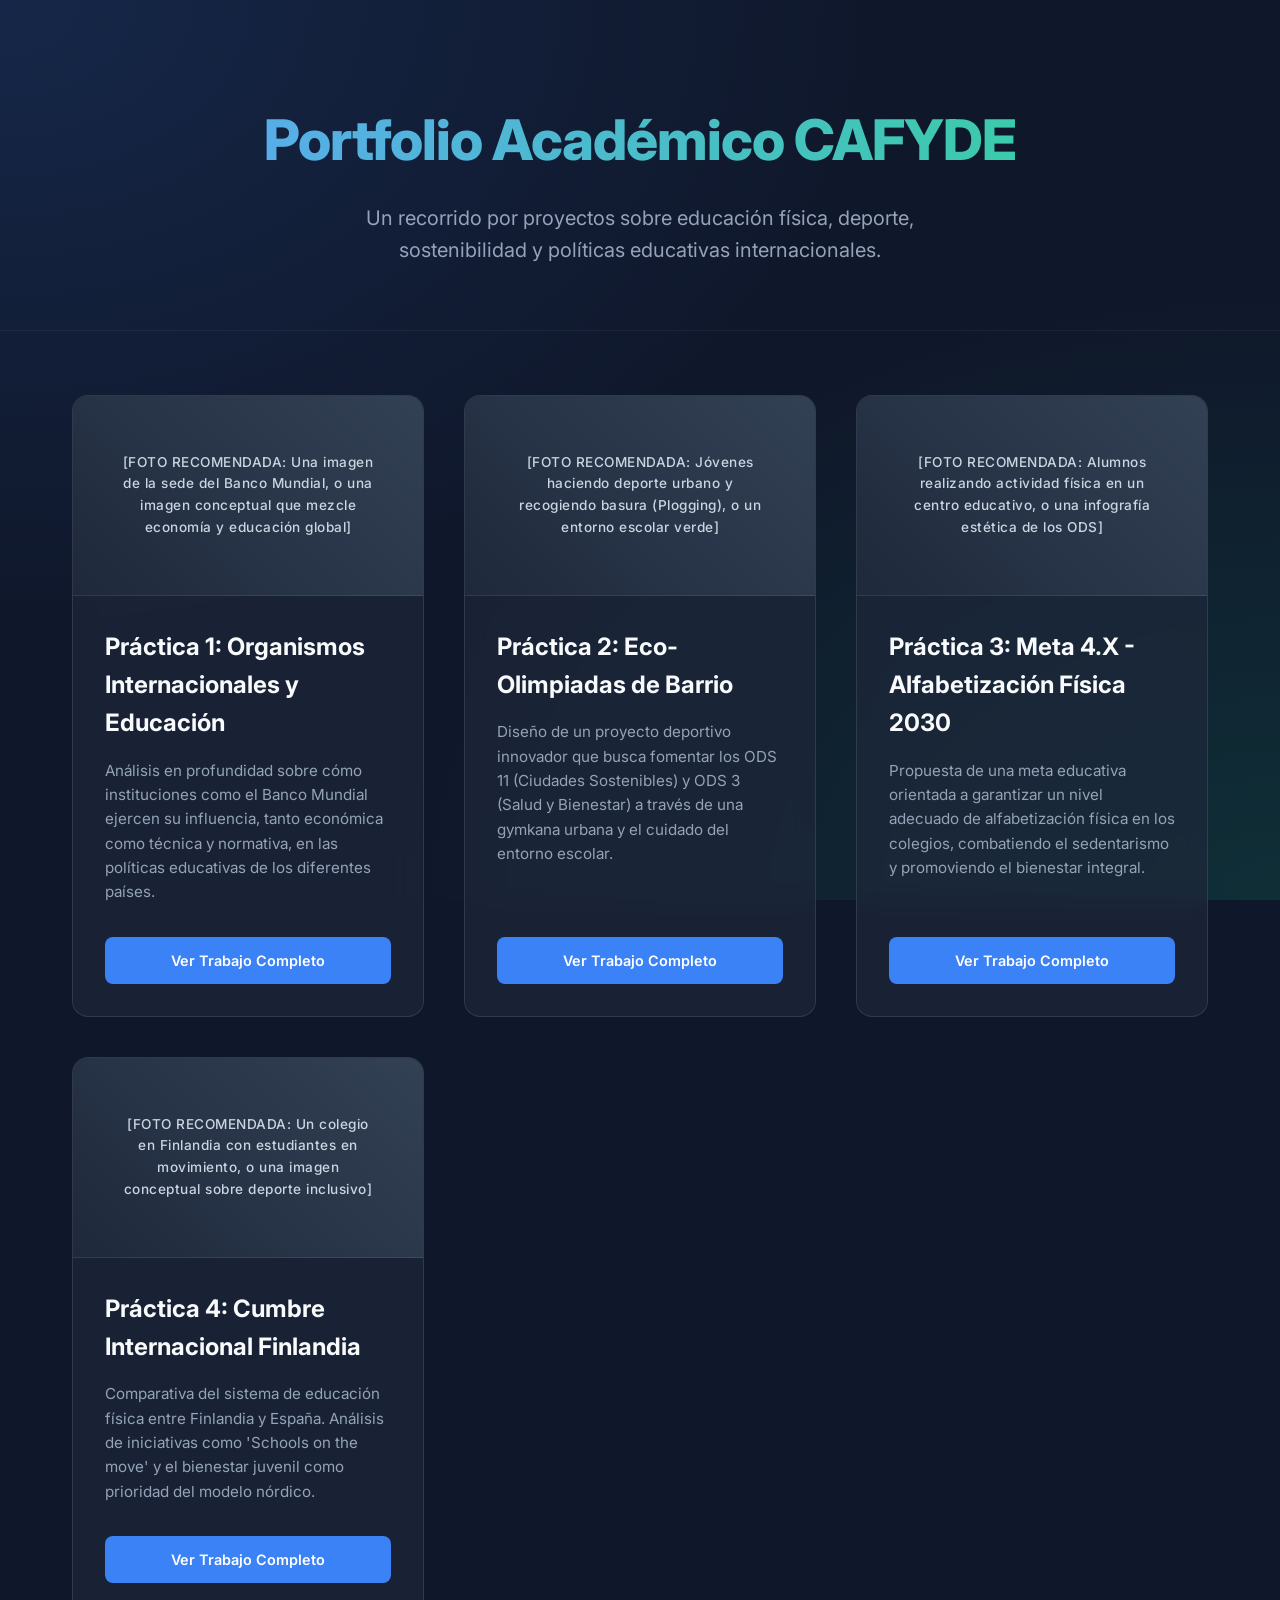
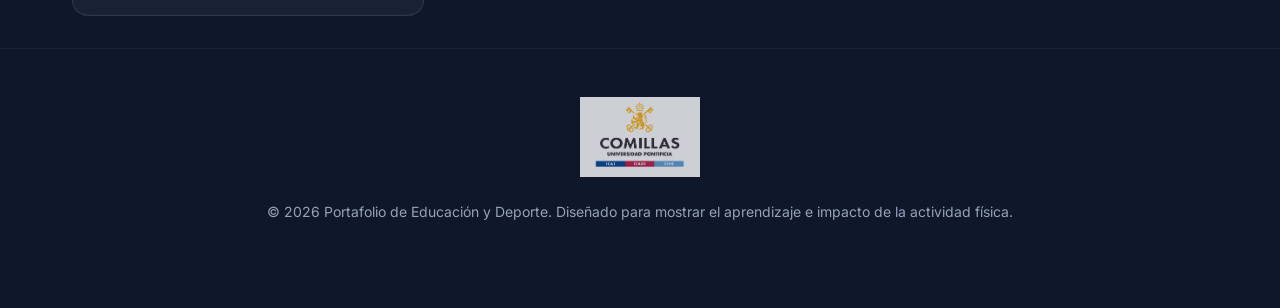
==== index.html @ a6c4df4f "logo en el footer y footer comun para todas las pagina" ====
<!DOCTYPE html>
<html lang="es">
<head>
    <meta charset="UTF-8">
    <meta name="viewport" content="width=device-width, initial-scale=1.0">
    <title>Portfolio CAFYDE - Sofía</title>
    <link rel="stylesheet" href="style.css">
    <link href="https://fonts.googleapis.com/css2?family=Inter:wght@300;400;600;800&display=swap" rel="stylesheet">
</head>
<body>
    <header class="hero">
        <div class="hero-content">
            <h1>Portfolio Académico CAFYDE</h1>
            <p>Un recorrido por proyectos sobre educación física, deporte, sostenibilidad y políticas educativas internacionales.</p>
        </div>
    </header>

    <main class="container">
        <section class="portfolio-grid">
            
            <!-- PRÁCTICA 1 -->
            <article class="card">
                <div class="card-image-placeholder">
                    <span>[FOTO RECOMENDADA: Una imagen de la sede del Banco Mundial, o una imagen conceptual que mezcle economía y educación global]</span>
                </div>
                <div class="card-content">
                    <h2>Práctica 1: Organismos Internacionales y Educación</h2>
                    <p class="summary">Análisis en profundidad sobre cómo instituciones como el Banco Mundial ejercen su influencia, tanto económica como técnica y normativa, en las políticas educativas de los diferentes países.</p>
                    <a href="practica1.html" class="btn">Ver Trabajo Completo</a>
                </div>
            </article>

            <!-- PRÁCTICA 2 -->
            <article class="card">
                <div class="card-image-placeholder">
                    <span>[FOTO RECOMENDADA: Jóvenes haciendo deporte urbano y recogiendo basura (Plogging), o un entorno escolar verde]</span>
                </div>
                <div class="card-content">
                    <h2>Práctica 2: Eco-Olimpiadas de Barrio</h2>
                    <p class="summary">Diseño de un proyecto deportivo innovador que busca fomentar los ODS 11 (Ciudades Sostenibles) y ODS 3 (Salud y Bienestar) a través de una gymkana urbana y el cuidado del entorno escolar.</p>
                    <a href="practica2.html" class="btn">Ver Trabajo Completo</a>
                </div>
            </article>

            <!-- PRÁCTICA 3 -->
            <article class="card">
                <div class="card-image-placeholder">
                    <span>[FOTO RECOMENDADA: Alumnos realizando actividad física en un centro educativo, o una infografía estética de los ODS]</span>
                </div>
                <div class="card-content">
                    <h2>Práctica 3: Meta 4.X - Alfabetización Física 2030</h2>
                    <p class="summary">Propuesta de una meta educativa orientada a garantizar un nivel adecuado de alfabetización física en los colegios, combatiendo el sedentarismo y promoviendo el bienestar integral.</p>
                    <a href="practica3.html" class="btn">Ver Trabajo Completo</a>
                </div>
            </article>

            <!-- PRÁCTICA 4 -->
            <article class="card">
                <div class="card-image-placeholder">
                    <span>[FOTO RECOMENDADA: Un colegio en Finlandia con estudiantes en movimiento, o una imagen conceptual sobre deporte inclusivo]</span>
                </div>
                <div class="card-content">
                    <h2>Práctica 4: Cumbre Internacional Finlandia</h2>
                    <p class="summary">Comparativa del sistema de educación física entre Finlandia y España. Análisis de iniciativas como 'Schools on the move' y el bienestar juvenil como prioridad del modelo nórdico.</p>
                    <a href="practica4.html" class="btn">Ver Trabajo Completo</a>
                </div>
            </article>

        </section>
    </main>

    <iframe src="layout/footer.html" style="width: 100%; height: 260px; border: none; display: block; overflow: hidden;" scrolling="no"></iframe>
</body>
</html>
---- style.css ----
:root {
    --primary-color: #3b82f6;
    --primary-hover: #2563eb;
    --bg-color: #0f172a;
    --card-bg: rgba(30, 41, 59, 0.7);
    --text-main: #f8fafc;
    --text-muted: #94a3b8;
    --accent: #10b981;
}

* {
    margin: 0;
    padding: 0;
    box-sizing: border-box;
}

body {
    font-family: 'Inter', sans-serif;
    background-color: var(--bg-color);
    color: var(--text-main);
    line-height: 1.6;
    background-image: 
        radial-gradient(at 0% 0%, rgba(59, 130, 246, 0.15) 0px, transparent 50%),
        radial-gradient(at 100% 100%, rgba(16, 185, 129, 0.15) 0px, transparent 50%);
    background-attachment: fixed;
    min-height: 100vh;
    display: flex;
    flex-direction: column;
}

.container {
    max-width: 1200px;
    margin: 0 auto;
    padding: 2rem;
    flex-grow: 1;
}

header.hero {
    text-align: center;
    padding: 6rem 2rem 4rem;
    position: relative;
    border-bottom: 1px solid rgba(255, 255, 255, 0.05);
}

.hero h1 {
    font-size: 3.5rem;
    font-weight: 800;
    margin-bottom: 1rem;
    background: linear-gradient(to right, #60a5fa, #34d399);
    -webkit-background-clip: text;
    -webkit-text-fill-color: transparent;
    letter-spacing: -1px;
}

.hero p {
    font-size: 1.25rem;
    color: var(--text-muted);
    max-width: 600px;
    margin: 0 auto;
}

.nav-bar {
    padding: 1.5rem 0;
    text-align: left;
}

.nav-bar a {
    color: var(--text-muted);
    text-decoration: none;
    font-weight: 600;
    transition: color 0.3s ease;
    display: inline-flex;
    align-items: center;
    gap: 0.5rem;
}

.nav-bar a:hover {
    color: var(--text-main);
}

.portfolio-grid {
    display: grid;
    grid-template-columns: repeat(auto-fit, minmax(320px, 1fr));
    gap: 2.5rem;
    margin-top: 2rem;
}

.card {
    background: var(--card-bg);
    border-radius: 16px;
    overflow: hidden;
    backdrop-filter: blur(10px);
    border: 1px solid rgba(255, 255, 255, 0.1);
    transition: transform 0.3s ease, box-shadow 0.3s ease;
    display: flex;
    flex-direction: column;
}

.card:hover {
    transform: translateY(-5px);
    box-shadow: 0 20px 25px -5px rgba(0, 0, 0, 0.3), 0 10px 10px -5px rgba(0, 0, 0, 0.2);
    border: 1px solid rgba(255, 255, 255, 0.2);
}

.card-image-placeholder, .page-image-placeholder {
    background: linear-gradient(45deg, #1e293b, #334155);
    display: flex;
    align-items: center;
    justify-content: center;
    padding: 3rem;
    text-align: center;
    border-bottom: 1px solid rgba(255, 255, 255, 0.05);
}

.card-image-placeholder {
    min-height: 200px;
}

.page-image-placeholder {
    min-height: 400px;
    border-radius: 16px;
    margin-bottom: 3rem;
    border: 1px dashed rgba(255,255,255,0.3);
}

.card-image-placeholder span, .page-image-placeholder span {
    font-size: 0.85rem;
    color: #cbd5e1;
    font-weight: 500;
    letter-spacing: 0.5px;
}

.card-content {
    padding: 2rem;
    flex-grow: 1;
    display: flex;
    flex-direction: column;
}

.card-content h2 {
    font-size: 1.5rem;
    margin-bottom: 1rem;
    color: var(--text-main);
}

.card-content p.summary {
    color: var(--text-muted);
    margin-bottom: 2rem;
    font-size: 0.95rem;
    flex-grow: 1;
}

.btn {
    display: inline-block;
    padding: 0.75rem 1.5rem;
    background-color: var(--primary-color);
    color: white;
    text-decoration: none;
    border-radius: 8px;
    font-weight: 600;
    font-size: 0.9rem;
    text-align: center;
    transition: background-color 0.3s ease;
}

.btn:hover {
    background-color: var(--primary-hover);
}

footer {
    text-align: center;
    padding: 3rem;
    color: var(--text-muted);
    font-size: 0.875rem;
    border-top: 1px solid rgba(255, 255, 255, 0.05);
    margin-top: auto;
}

/* Page details styling */
.page-header {
    margin-bottom: 3rem;
}

.page-header h1 {
    font-size: 2.5rem;
    margin-bottom: 1rem;
    color: #fff;
}

.page-header .subtitle {
    font-size: 1.1rem;
    color: var(--accent);
    font-weight: 600;
}

.content-section {
    background: var(--card-bg);
    padding: 2.5rem;
    border-radius: 16px;
    backdrop-filter: blur(10px);
    border: 1px solid rgba(255, 255, 255, 0.1);
    margin-bottom: 3rem;
}

.content-section h3 {
    font-size: 1.5rem;
    margin-bottom: 1.5rem;
    color: #60a5fa;
    border-bottom: 1px solid rgba(255,255,255,0.1);
    padding-bottom: 0.5rem;
}

.content-section h4 {
    font-size: 1.2rem;
    margin: 1.5rem 0 0.5rem 0;
    color: #f8fafc;
}

.content-section p, .content-section li {
    color: var(--text-muted);
    margin-bottom: 1rem;
    font-size: 1.05rem;
}

.content-section ul {
    margin-left: 1.5rem;
    margin-bottom: 1.5rem;
}

.content-section li {
    margin-bottom: 0.5rem;
}

.highlight-box {
    background: rgba(16, 185, 129, 0.1);
    border-left: 4px solid var(--accent);
    padding: 1.5rem;
    border-radius: 0 8px 8px 0;
    margin: 2rem 0;
}

.highlight-box p {
    color: #e2e8f0;
    margin-bottom: 0;
    font-weight: 500;
}
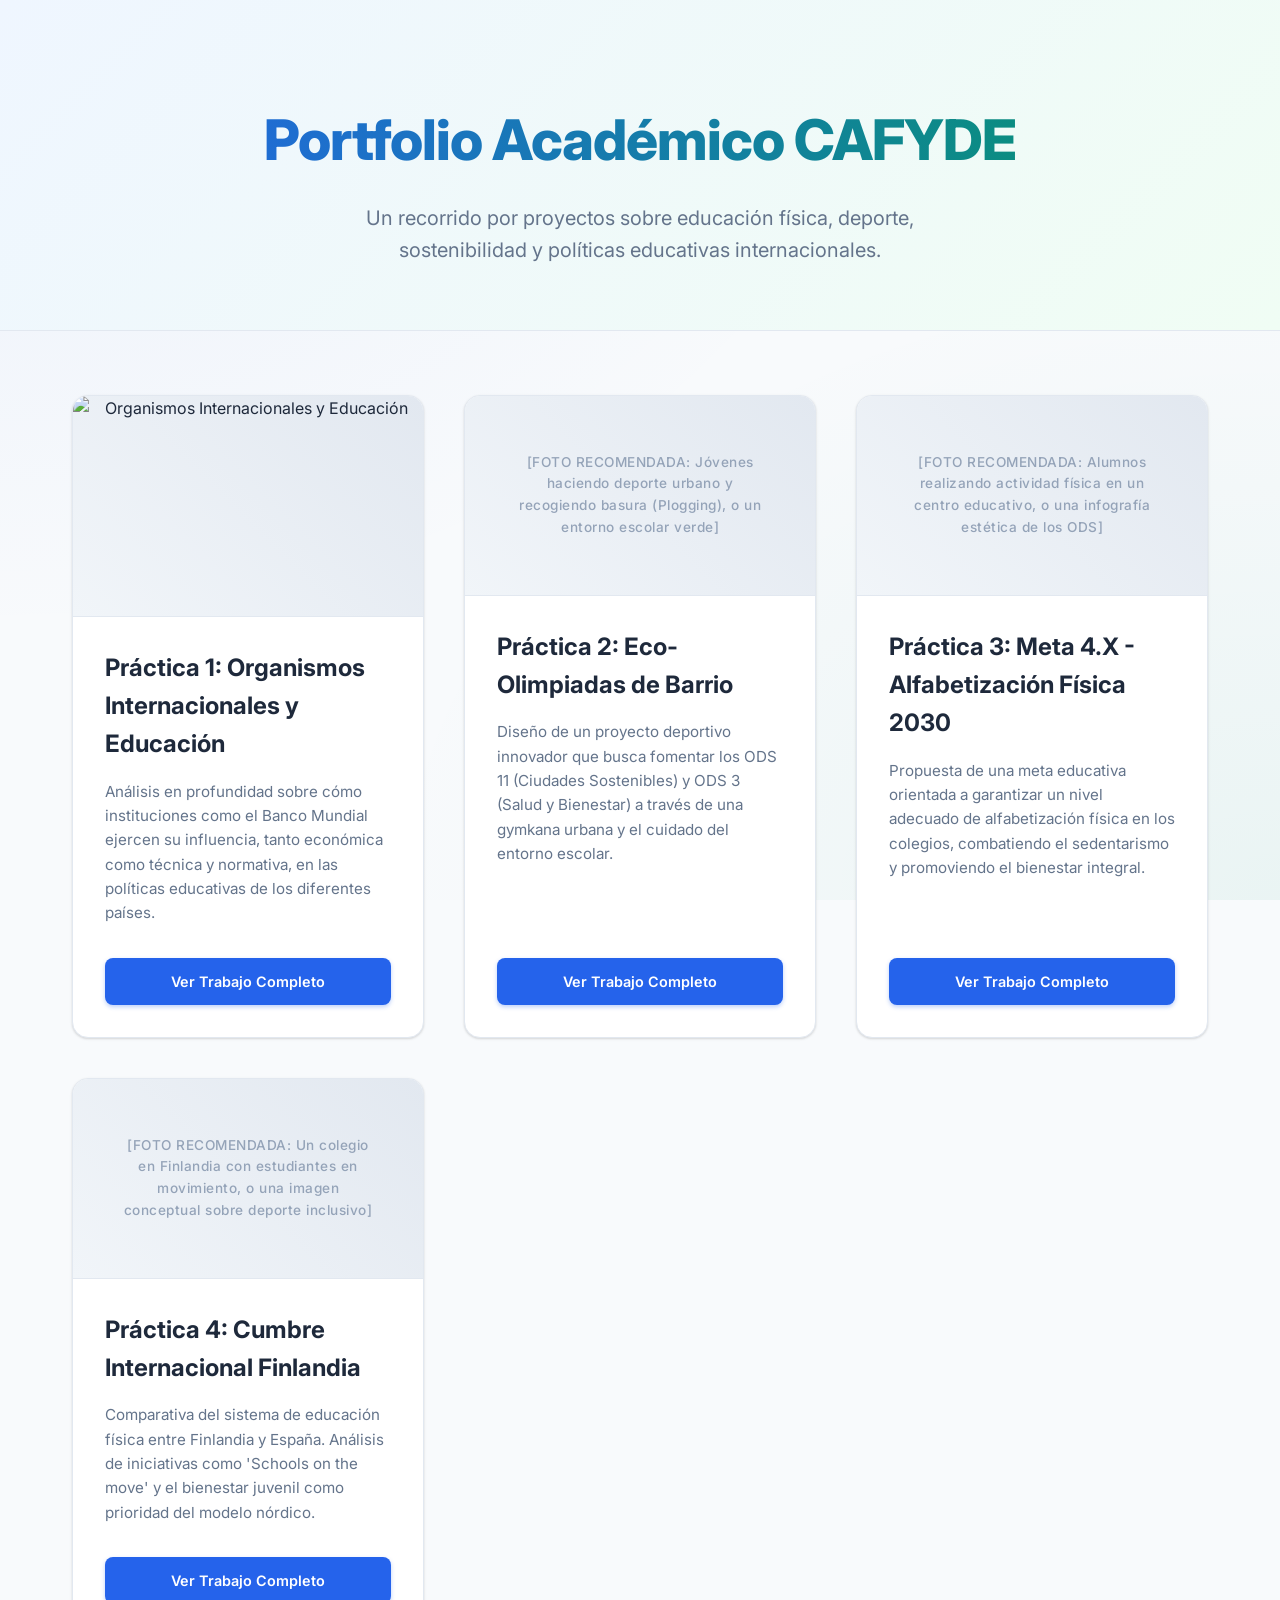
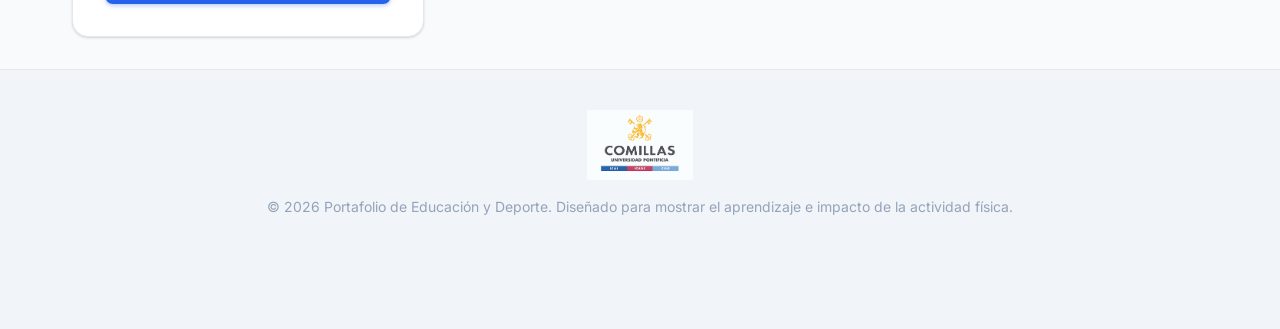
==== commit d407d0af: "imagen trabajo 1" ====
--- a/index.html
+++ b/index.html
@@ -21,7 +21,7 @@
             <!-- PRÁCTICA 1 -->
             <article class="card">
                 <div class="card-image-placeholder">
-                    <span>[FOTO RECOMENDADA: Una imagen de la sede del Banco Mundial, o una imagen conceptual que mezcle economía y educación global]</span>
+                    <img src="resources/trabajo-1-edited.PNG" alt="Organismos Internacionales y Educación" class="card-img">
                 </div>
                 <div class="card-content">
                     <h2>Práctica 1: Organismos Internacionales y Educación</h2>
--- a/style.css
+++ b/style.css
@@ -1,11 +1,14 @@
 :root {
-    --primary-color: #3b82f6;
-    --primary-hover: #2563eb;
-    --bg-color: #0f172a;
-    --card-bg: rgba(30, 41, 59, 0.7);
-    --text-main: #f8fafc;
-    --text-muted: #94a3b8;
-    --accent: #10b981;
+    --primary-color: #2563eb;
+    --primary-hover: #1d4ed8;
+    --bg-color: #f8fafc;
+    --card-bg: #ffffff;
+    --text-main: #1e293b;
+    --text-muted: #64748b;
+    --accent: #059669;
+    --border-color: #e2e8f0;
+    --shadow: 0 1px 3px rgba(0, 0, 0, 0.1), 0 1px 2px rgba(0, 0, 0, 0.06);
+    --shadow-hover: 0 20px 25px -5px rgba(0, 0, 0, 0.1), 0 10px 10px -5px rgba(0, 0, 0, 0.04);
 }
 
 * {
@@ -20,8 +23,8 @@
     color: var(--text-main);
     line-height: 1.6;
     background-image: 
-        radial-gradient(at 0% 0%, rgba(59, 130, 246, 0.15) 0px, transparent 50%),
-        radial-gradient(at 100% 100%, rgba(16, 185, 129, 0.15) 0px, transparent 50%);
+        radial-gradient(at 0% 0%, rgba(37, 99, 235, 0.06) 0px, transparent 50%),
+        radial-gradient(at 100% 100%, rgba(5, 150, 105, 0.06) 0px, transparent 50%);
     background-attachment: fixed;
     min-height: 100vh;
     display: flex;
@@ -39,14 +42,15 @@
     text-align: center;
     padding: 6rem 2rem 4rem;
     position: relative;
-    border-bottom: 1px solid rgba(255, 255, 255, 0.05);
+    border-bottom: 1px solid var(--border-color);
+    background: linear-gradient(135deg, #eff6ff 0%, #f0fdf4 100%);
 }
 
 .hero h1 {
     font-size: 3.5rem;
     font-weight: 800;
     margin-bottom: 1rem;
-    background: linear-gradient(to right, #60a5fa, #34d399);
+    background: linear-gradient(to right, #2563eb, #059669);
     -webkit-background-clip: text;
     -webkit-text-fill-color: transparent;
     letter-spacing: -1px;
@@ -75,7 +79,7 @@
 }
 
 .nav-bar a:hover {
-    color: var(--text-main);
+    color: var(--primary-color);
 }
 
 .portfolio-grid {
@@ -89,8 +93,8 @@
     background: var(--card-bg);
     border-radius: 16px;
     overflow: hidden;
-    backdrop-filter: blur(10px);
-    border: 1px solid rgba(255, 255, 255, 0.1);
+    border: 1px solid var(--border-color);
+    box-shadow: var(--shadow);
     transition: transform 0.3s ease, box-shadow 0.3s ease;
     display: flex;
     flex-direction: column;
@@ -98,36 +102,63 @@
 
 .card:hover {
     transform: translateY(-5px);
-    box-shadow: 0 20px 25px -5px rgba(0, 0, 0, 0.3), 0 10px 10px -5px rgba(0, 0, 0, 0.2);
-    border: 1px solid rgba(255, 255, 255, 0.2);
+    box-shadow: var(--shadow-hover);
+    border-color: #bfdbfe;
 }
 
 .card-image-placeholder, .page-image-placeholder {
-    background: linear-gradient(45deg, #1e293b, #334155);
+    background: linear-gradient(45deg, #f1f5f9, #e2e8f0);
     display: flex;
     align-items: center;
     justify-content: center;
     padding: 3rem;
     text-align: center;
-    border-bottom: 1px solid rgba(255, 255, 255, 0.05);
+    border-bottom: 1px solid var(--border-color);
 }
 
 .card-image-placeholder {
     min-height: 200px;
+    padding: 0;
+    overflow: hidden;
+}
+
+.card-image-placeholder .card-img {
+    width: 100%;
+    height: 220px;
+    object-fit: cover;
+    object-position: center;
+    display: block;
+    transition: transform 0.4s ease;
+}
+
+.card:hover .card-img {
+    transform: scale(1.04);
 }
 
 .page-image-placeholder {
-    min-height: 400px;
+    min-height: 420px;
     border-radius: 16px;
     margin-bottom: 3rem;
-    border: 1px dashed rgba(255,255,255,0.3);
+    border: 1px solid var(--border-color);
+    padding: 0;
+    overflow: hidden;
+}
+
+.page-image-placeholder .page-img {
+    width: 100%;
+    height: 420px;
+    object-fit: cover;
+    object-position: center top;
+    display: block;
+    border-radius: 16px;
 }
 
 .card-image-placeholder span, .page-image-placeholder span {
     font-size: 0.85rem;
-    color: #cbd5e1;
+    color: #94a3b8;
     font-weight: 500;
     letter-spacing: 0.5px;
+    padding: 3rem;
 }
 
 .card-content {
@@ -160,11 +191,13 @@
     font-weight: 600;
     font-size: 0.9rem;
     text-align: center;
-    transition: background-color 0.3s ease;
+    transition: background-color 0.3s ease, box-shadow 0.3s ease;
+    box-shadow: 0 2px 4px rgba(37, 99, 235, 0.3);
 }
 
 .btn:hover {
     background-color: var(--primary-hover);
+    box-shadow: 0 4px 12px rgba(37, 99, 235, 0.4);
 }
 
 footer {
@@ -172,7 +205,8 @@
     padding: 3rem;
     color: var(--text-muted);
     font-size: 0.875rem;
-    border-top: 1px solid rgba(255, 255, 255, 0.05);
+    border-top: 1px solid var(--border-color);
+    background-color: #f1f5f9;
     margin-top: auto;
 }
 
@@ -184,7 +218,7 @@
 .page-header h1 {
     font-size: 2.5rem;
     margin-bottom: 1rem;
-    color: #fff;
+    color: var(--text-main);
 }
 
 .page-header .subtitle {
@@ -197,23 +231,23 @@
     background: var(--card-bg);
     padding: 2.5rem;
     border-radius: 16px;
-    backdrop-filter: blur(10px);
-    border: 1px solid rgba(255, 255, 255, 0.1);
+    border: 1px solid var(--border-color);
+    box-shadow: var(--shadow);
     margin-bottom: 3rem;
 }
 
 .content-section h3 {
     font-size: 1.5rem;
     margin-bottom: 1.5rem;
-    color: #60a5fa;
-    border-bottom: 1px solid rgba(255,255,255,0.1);
+    color: var(--primary-color);
+    border-bottom: 1px solid var(--border-color);
     padding-bottom: 0.5rem;
 }
 
 .content-section h4 {
     font-size: 1.2rem;
     margin: 1.5rem 0 0.5rem 0;
-    color: #f8fafc;
+    color: var(--text-main);
 }
 
 .content-section p, .content-section li {
@@ -232,7 +266,7 @@
 }
 
 .highlight-box {
-    background: rgba(16, 185, 129, 0.1);
+    background: #f0fdf4;
     border-left: 4px solid var(--accent);
     padding: 1.5rem;
     border-radius: 0 8px 8px 0;
@@ -240,7 +274,7 @@
 }
 
 .highlight-box p {
-    color: #e2e8f0;
+    color: #1e293b;
     margin-bottom: 0;
     font-weight: 500;
 }
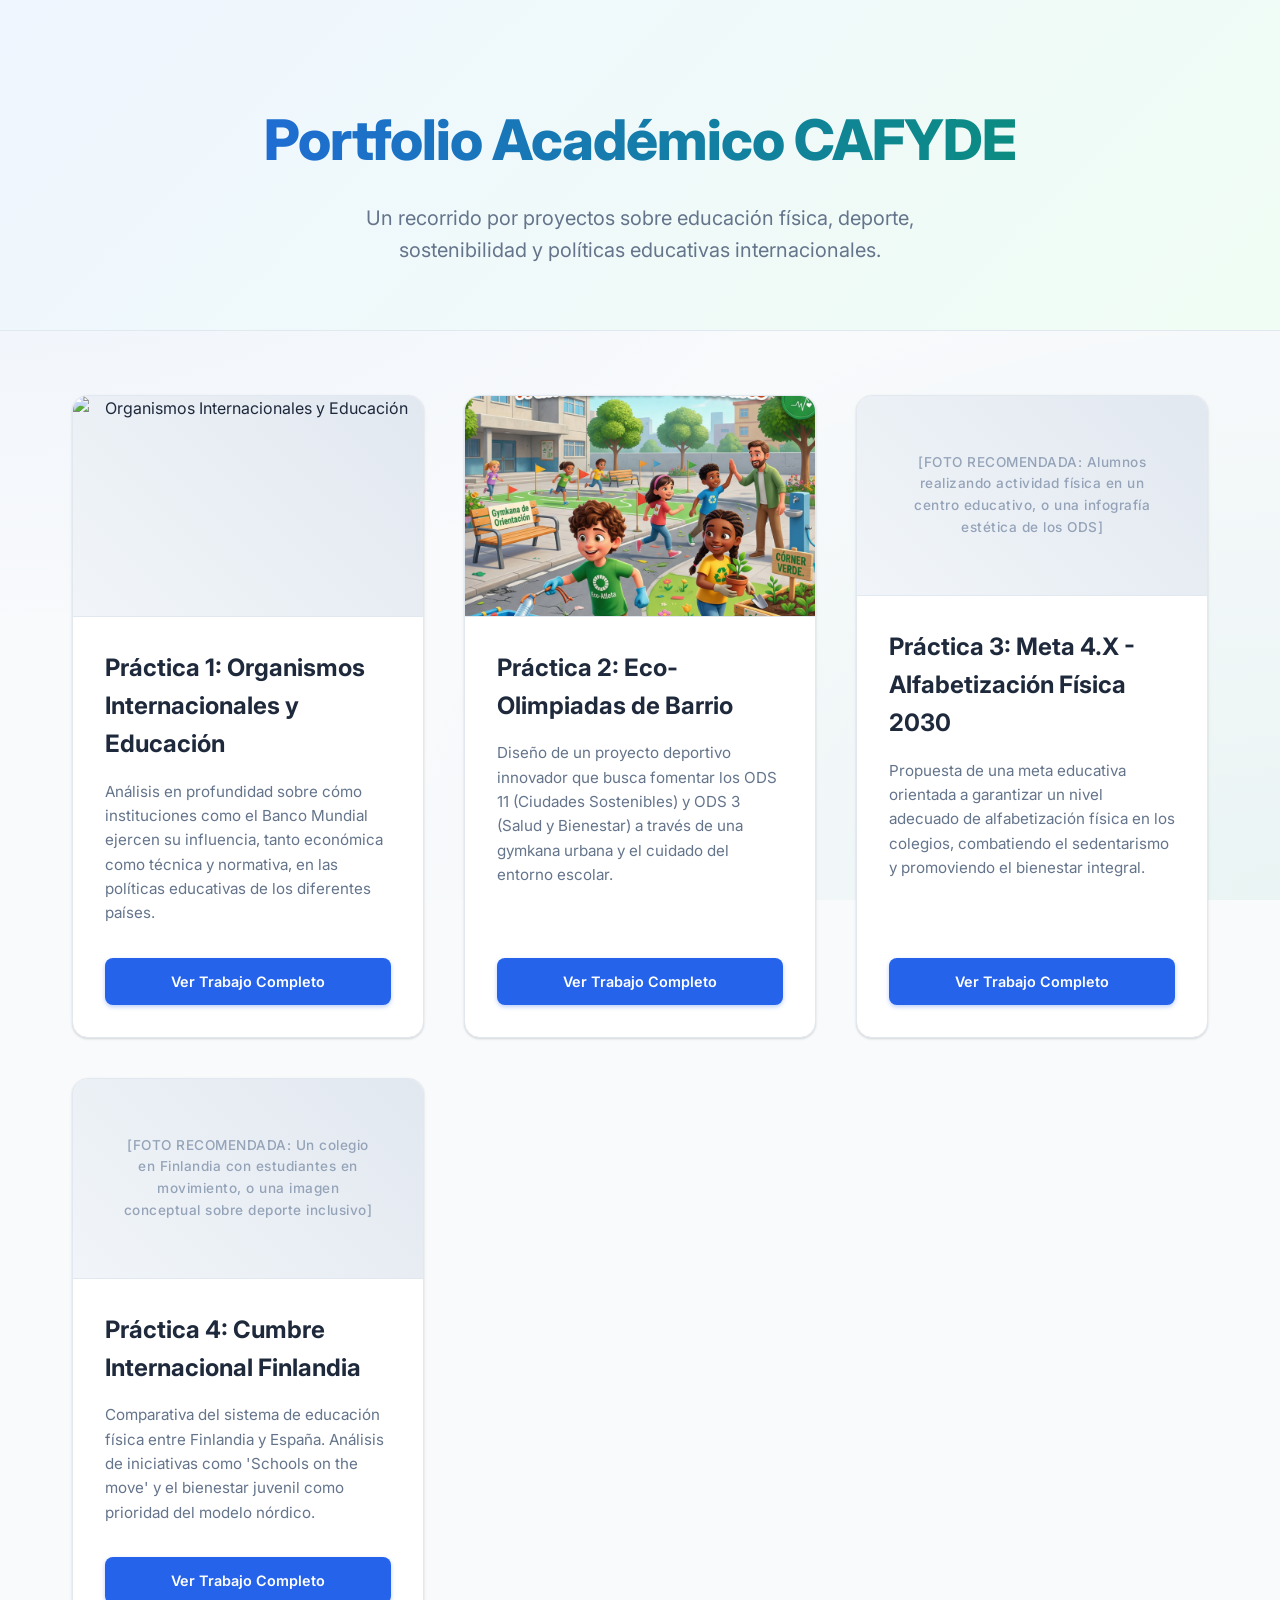
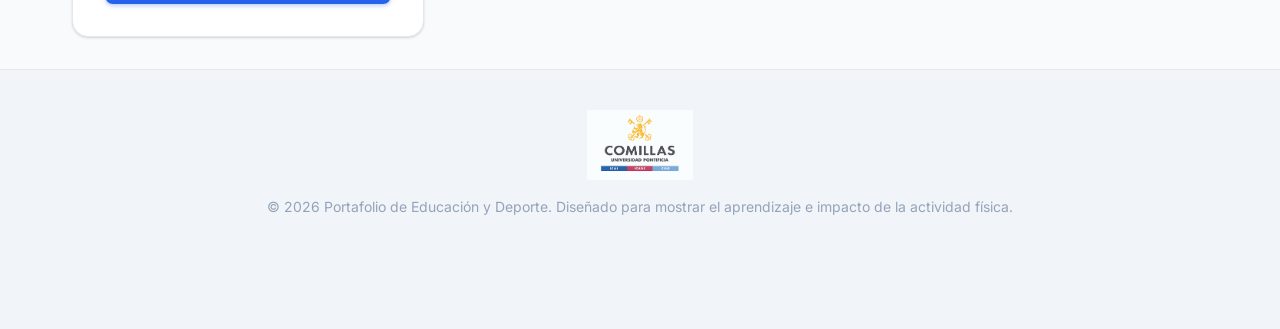
==== commit 4bfb8ad1: "imagen trabajo 2" ====
--- a/index.html
+++ b/index.html
@@ -33,7 +33,7 @@
             <!-- PRÁCTICA 2 -->
             <article class="card">
                 <div class="card-image-placeholder">
-                    <span>[FOTO RECOMENDADA: Jóvenes haciendo deporte urbano y recogiendo basura (Plogging), o un entorno escolar verde]</span>
+                    <img src="resources/trabajo-2.png" alt="Eco-Olimpiadas de Barrio" class="card-img">
                 </div>
                 <div class="card-content">
                     <h2>Práctica 2: Eco-Olimpiadas de Barrio</h2>
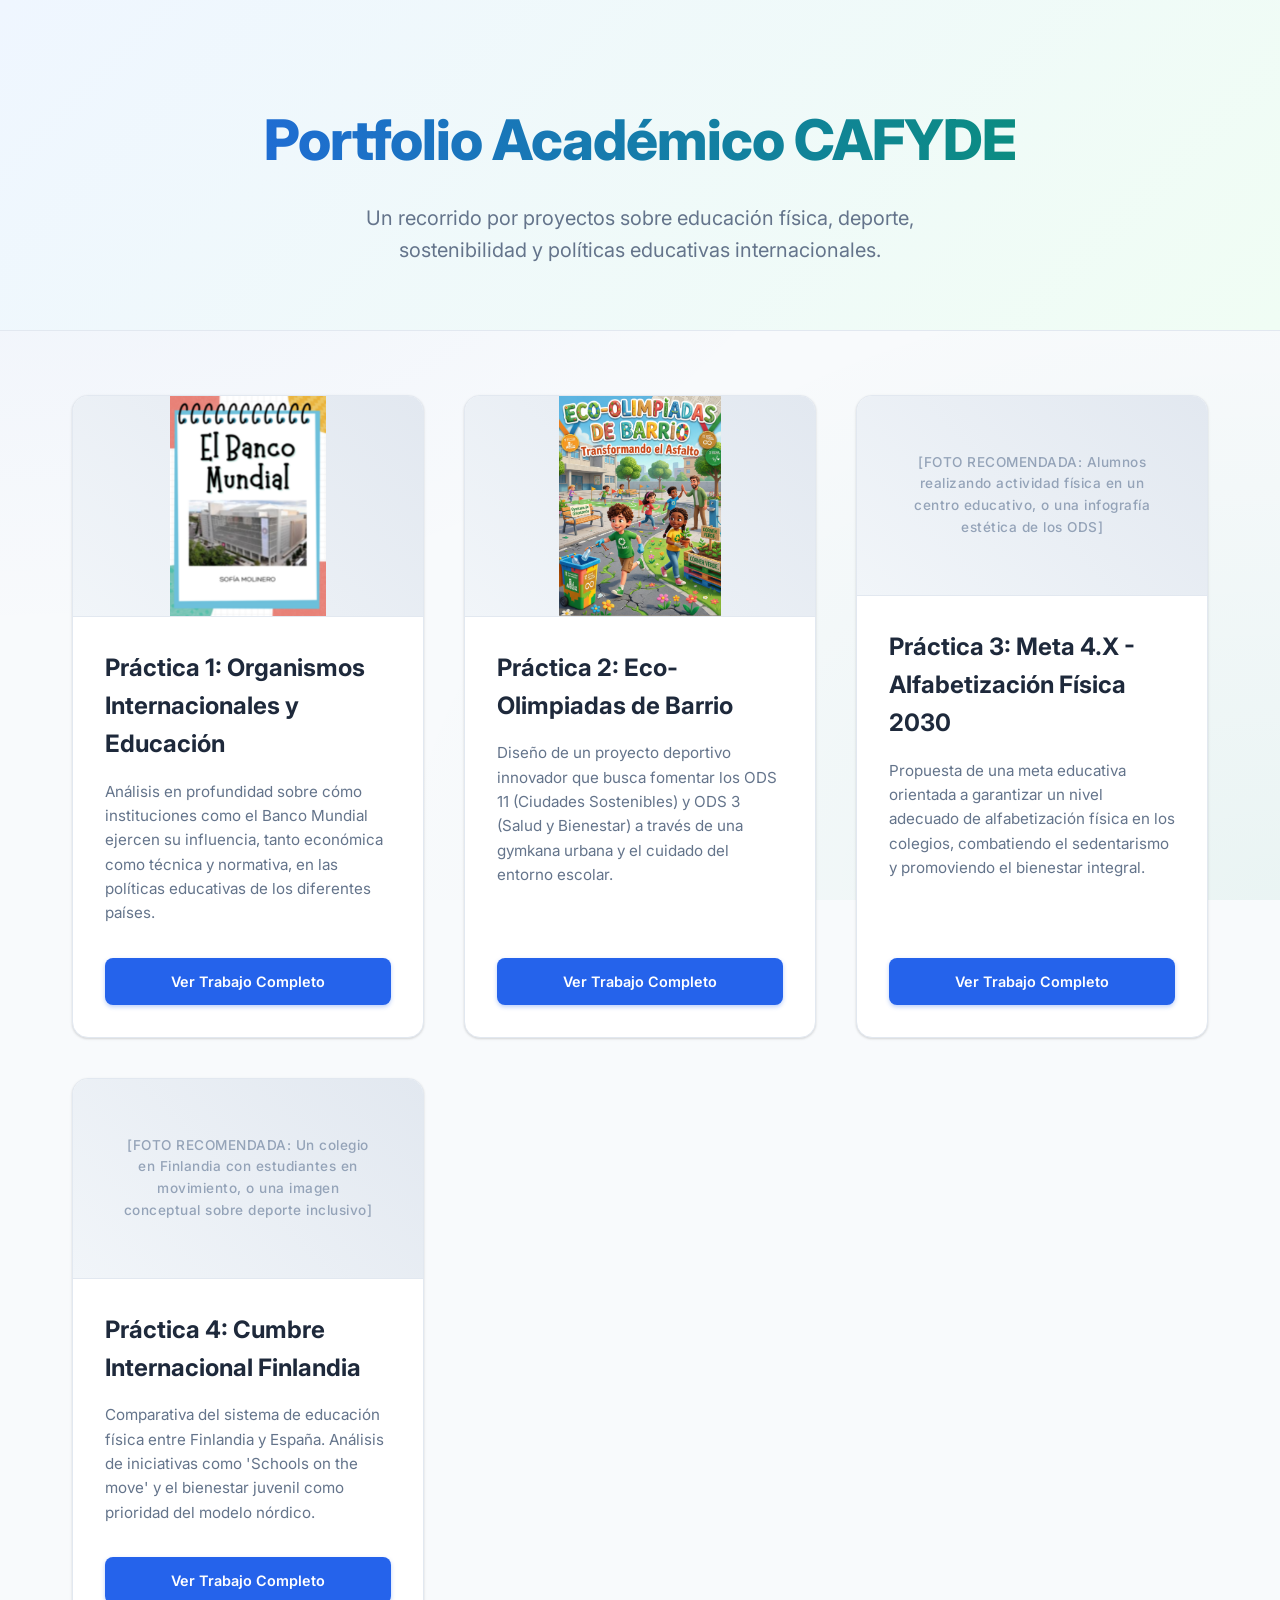
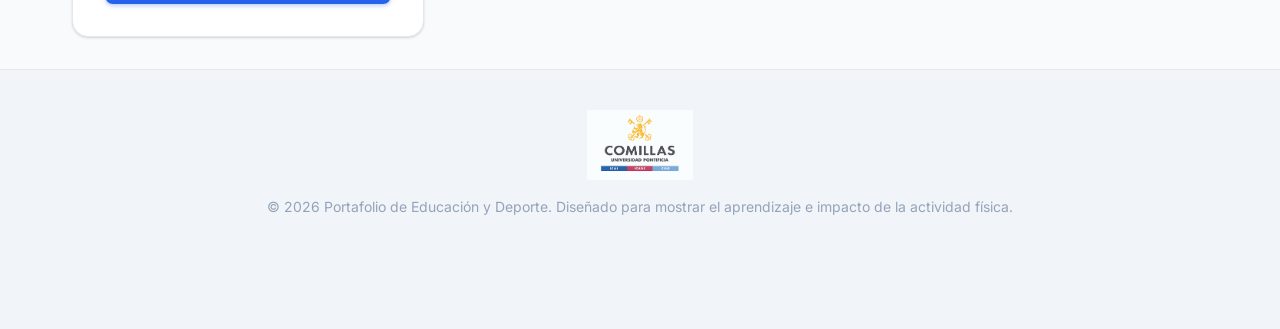
==== commit 6efa2eb3: "estrutura" ====
--- a/index.html
+++ b/index.html
@@ -1,74 +1,74 @@
-<!DOCTYPE html>
-<html lang="es">
-<head>
-    <meta charset="UTF-8">
-    <meta name="viewport" content="width=device-width, initial-scale=1.0">
-    <title>Portfolio CAFYDE - Sofía</title>
-    <link rel="stylesheet" href="style.css">
-    <link href="https://fonts.googleapis.com/css2?family=Inter:wght@300;400;600;800&display=swap" rel="stylesheet">
-</head>
-<body>
-    <header class="hero">
-        <div class="hero-content">
-            <h1>Portfolio Académico CAFYDE</h1>
-            <p>Un recorrido por proyectos sobre educación física, deporte, sostenibilidad y políticas educativas internacionales.</p>
-        </div>
-    </header>
-
-    <main class="container">
-        <section class="portfolio-grid">
-            
-            <!-- PRÁCTICA 1 -->
-            <article class="card">
-                <div class="card-image-placeholder">
-                    <img src="resources/trabajo-1-edited.PNG" alt="Organismos Internacionales y Educación" class="card-img">
-                </div>
-                <div class="card-content">
-                    <h2>Práctica 1: Organismos Internacionales y Educación</h2>
-                    <p class="summary">Análisis en profundidad sobre cómo instituciones como el Banco Mundial ejercen su influencia, tanto económica como técnica y normativa, en las políticas educativas de los diferentes países.</p>
-                    <a href="practica1.html" class="btn">Ver Trabajo Completo</a>
-                </div>
-            </article>
-
-            <!-- PRÁCTICA 2 -->
-            <article class="card">
-                <div class="card-image-placeholder">
-                    <img src="resources/trabajo-2.png" alt="Eco-Olimpiadas de Barrio" class="card-img">
-                </div>
-                <div class="card-content">
-                    <h2>Práctica 2: Eco-Olimpiadas de Barrio</h2>
-                    <p class="summary">Diseño de un proyecto deportivo innovador que busca fomentar los ODS 11 (Ciudades Sostenibles) y ODS 3 (Salud y Bienestar) a través de una gymkana urbana y el cuidado del entorno escolar.</p>
-                    <a href="practica2.html" class="btn">Ver Trabajo Completo</a>
-                </div>
-            </article>
-
-            <!-- PRÁCTICA 3 -->
-            <article class="card">
-                <div class="card-image-placeholder">
-                    <span>[FOTO RECOMENDADA: Alumnos realizando actividad física en un centro educativo, o una infografía estética de los ODS]</span>
-                </div>
-                <div class="card-content">
-                    <h2>Práctica 3: Meta 4.X - Alfabetización Física 2030</h2>
-                    <p class="summary">Propuesta de una meta educativa orientada a garantizar un nivel adecuado de alfabetización física en los colegios, combatiendo el sedentarismo y promoviendo el bienestar integral.</p>
-                    <a href="practica3.html" class="btn">Ver Trabajo Completo</a>
-                </div>
-            </article>
-
-            <!-- PRÁCTICA 4 -->
-            <article class="card">
-                <div class="card-image-placeholder">
-                    <span>[FOTO RECOMENDADA: Un colegio en Finlandia con estudiantes en movimiento, o una imagen conceptual sobre deporte inclusivo]</span>
-                </div>
-                <div class="card-content">
-                    <h2>Práctica 4: Cumbre Internacional Finlandia</h2>
-                    <p class="summary">Comparativa del sistema de educación física entre Finlandia y España. Análisis de iniciativas como 'Schools on the move' y el bienestar juvenil como prioridad del modelo nórdico.</p>
-                    <a href="practica4.html" class="btn">Ver Trabajo Completo</a>
-                </div>
-            </article>
-
-        </section>
-    </main>
-
-    <iframe src="layout/footer.html" style="width: 100%; height: 260px; border: none; display: block; overflow: hidden;" scrolling="no"></iframe>
-</body>
-</html>
+<!DOCTYPE html>
+<html lang="es">
+<head>
+    <meta charset="UTF-8">
+    <meta name="viewport" content="width=device-width, initial-scale=1.0">
+    <title>Portfolio CAFYDE - Sofía</title>
+    <link rel="stylesheet" href="style.css">
+    <link href="https://fonts.googleapis.com/css2?family=Inter:wght@300;400;600;800&display=swap" rel="stylesheet">
+</head>
+<body>
+    <header class="hero">
+        <div class="hero-content">
+            <h1>Portfolio Académico CAFYDE</h1>
+            <p>Un recorrido por proyectos sobre educación física, deporte, sostenibilidad y políticas educativas internacionales.</p>
+        </div>
+    </header>
+
+    <main class="container">
+        <section class="portfolio-grid">
+            
+            <!-- PRÁCTICA 1 -->
+            <article class="card">
+                <div class="card-image-placeholder">
+                    <img src="resources/trabajo-1-edited.png" alt="Organismos Internacionales y Educación" class="card-img">
+                </div>
+                <div class="card-content">
+                    <h2>Práctica 1: Organismos Internacionales y Educación</h2>
+                    <p class="summary">Análisis en profundidad sobre cómo instituciones como el Banco Mundial ejercen su influencia, tanto económica como técnica y normativa, en las políticas educativas de los diferentes países.</p>
+                    <a href="practica1.html" class="btn">Ver Trabajo Completo</a>
+                </div>
+            </article>
+
+            <!-- PRÁCTICA 2 -->
+            <article class="card">
+                <div class="card-image-placeholder">
+                    <img src="resources/trabajo-2.png" alt="Eco-Olimpiadas de Barrio" class="card-img">
+                </div>
+                <div class="card-content">
+                    <h2>Práctica 2: Eco-Olimpiadas de Barrio</h2>
+                    <p class="summary">Diseño de un proyecto deportivo innovador que busca fomentar los ODS 11 (Ciudades Sostenibles) y ODS 3 (Salud y Bienestar) a través de una gymkana urbana y el cuidado del entorno escolar.</p>
+                    <a href="practica2.html" class="btn">Ver Trabajo Completo</a>
+                </div>
+            </article>
+
+            <!-- PRÁCTICA 3 -->
+            <article class="card">
+                <div class="card-image-placeholder">
+                    <span>[FOTO RECOMENDADA: Alumnos realizando actividad física en un centro educativo, o una infografía estética de los ODS]</span>
+                </div>
+                <div class="card-content">
+                    <h2>Práctica 3: Meta 4.X - Alfabetización Física 2030</h2>
+                    <p class="summary">Propuesta de una meta educativa orientada a garantizar un nivel adecuado de alfabetización física en los colegios, combatiendo el sedentarismo y promoviendo el bienestar integral.</p>
+                    <a href="practica3.html" class="btn">Ver Trabajo Completo</a>
+                </div>
+            </article>
+
+            <!-- PRÁCTICA 4 -->
+            <article class="card">
+                <div class="card-image-placeholder">
+                    <span>[FOTO RECOMENDADA: Un colegio en Finlandia con estudiantes en movimiento, o una imagen conceptual sobre deporte inclusivo]</span>
+                </div>
+                <div class="card-content">
+                    <h2>Práctica 4: Cumbre Internacional Finlandia</h2>
+                    <p class="summary">Comparativa del sistema de educación física entre Finlandia y España. Análisis de iniciativas como 'Schools on the move' y el bienestar juvenil como prioridad del modelo nórdico.</p>
+                    <a href="practica4.html" class="btn">Ver Trabajo Completo</a>
+                </div>
+            </article>
+
+        </section>
+    </main>
+
+    <iframe src="layout/footer.html" style="width: 100%; height: 260px; border: none; display: block; overflow: hidden;" scrolling="no"></iframe>
+</body>
+</html>
--- a/style.css
+++ b/style.css
@@ -22,7 +22,7 @@
     background-color: var(--bg-color);
     color: var(--text-main);
     line-height: 1.6;
-    background-image: 
+    background-image:
         radial-gradient(at 0% 0%, rgba(37, 99, 235, 0.06) 0px, transparent 50%),
         radial-gradient(at 100% 100%, rgba(5, 150, 105, 0.06) 0px, transparent 50%);
     background-attachment: fixed;
@@ -106,7 +106,8 @@
     border-color: #bfdbfe;
 }
 
-.card-image-placeholder, .page-image-placeholder {
+.card-image-placeholder,
+.page-image-placeholder {
     background: linear-gradient(45deg, #f1f5f9, #e2e8f0);
     display: flex;
     align-items: center;
@@ -125,7 +126,7 @@
 .card-image-placeholder .card-img {
     width: 100%;
     height: 220px;
-    object-fit: cover;
+    object-fit: scale-down;
     object-position: center;
     display: block;
     transition: transform 0.4s ease;
@@ -153,7 +154,8 @@
     border-radius: 16px;
 }
 
-.card-image-placeholder span, .page-image-placeholder span {
+.card-image-placeholder span,
+.page-image-placeholder span {
     font-size: 0.85rem;
     color: #94a3b8;
     font-weight: 500;
@@ -250,7 +252,8 @@
     color: var(--text-main);
 }
 
-.content-section p, .content-section li {
+.content-section p,
+.content-section li {
     color: var(--text-muted);
     margin-bottom: 1rem;
     font-size: 1.05rem;
@@ -277,4 +280,4 @@
     color: #1e293b;
     margin-bottom: 0;
     font-weight: 500;
-}
+}
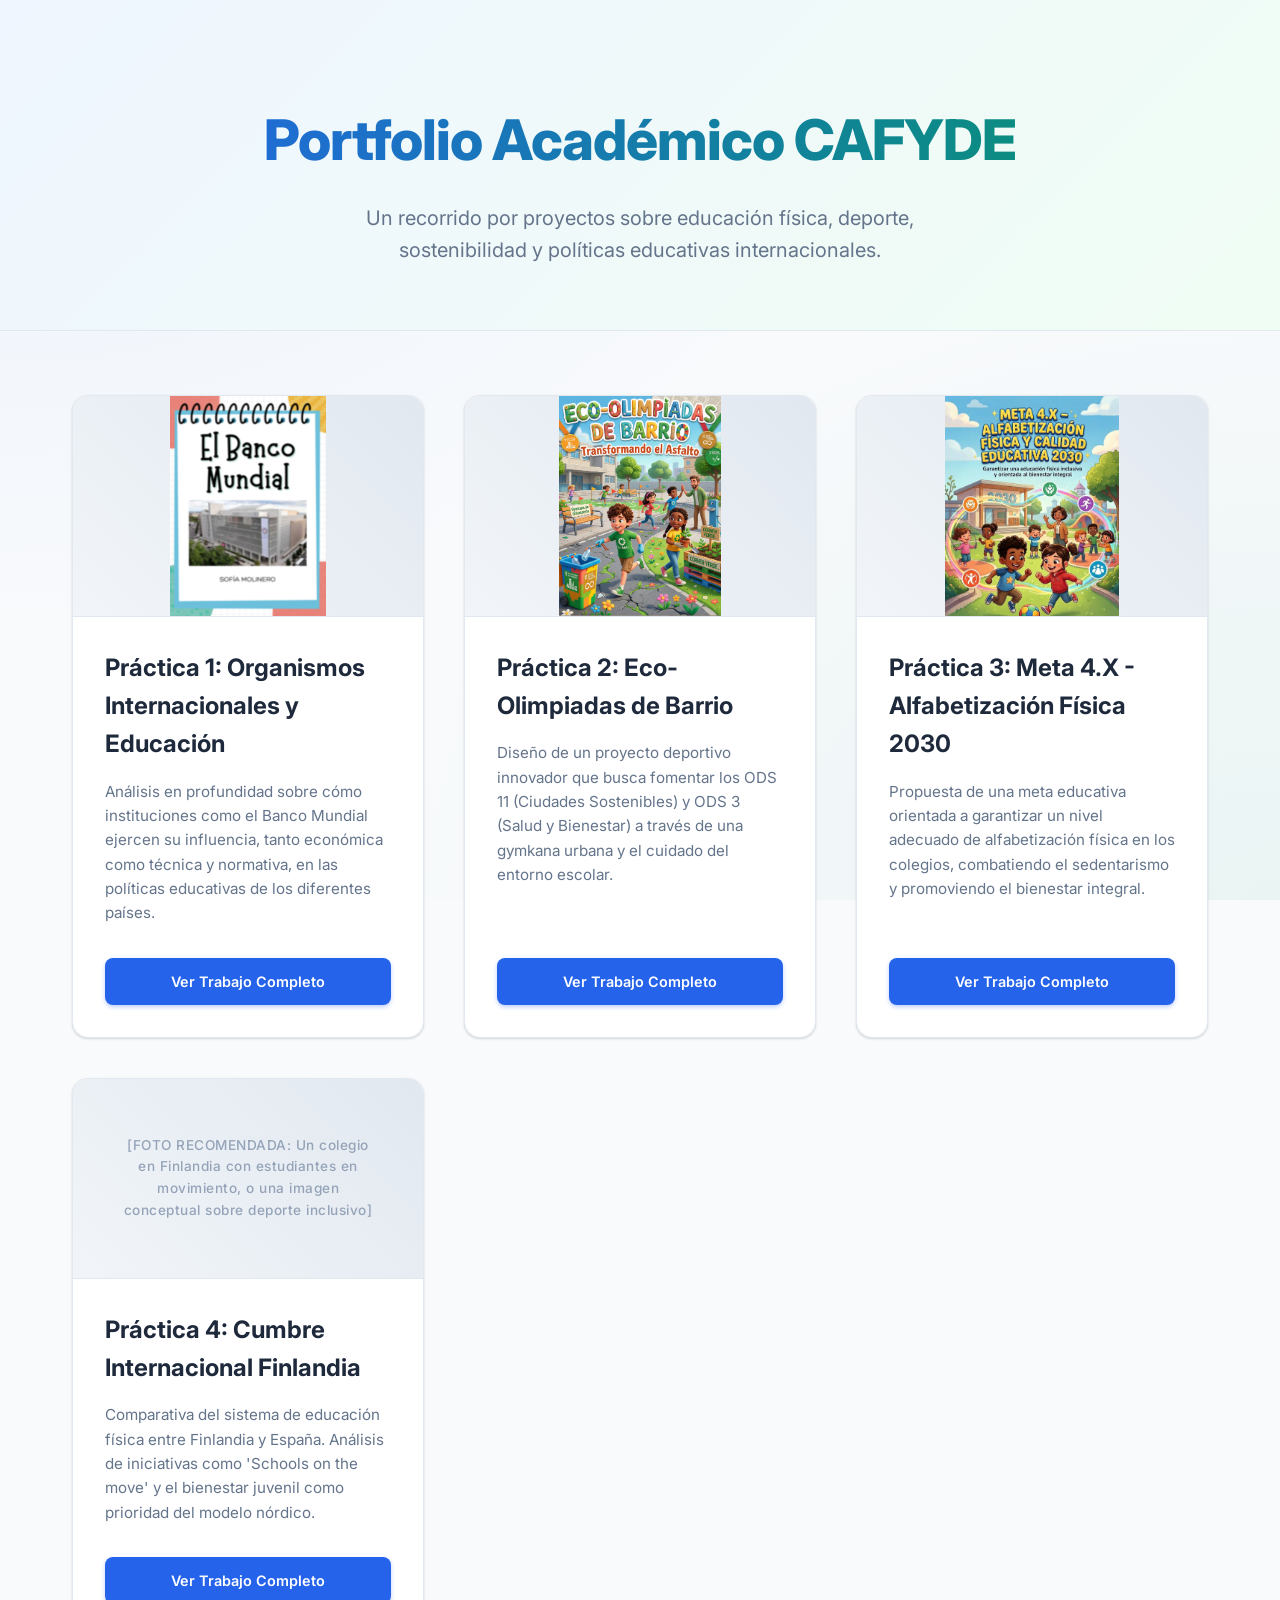
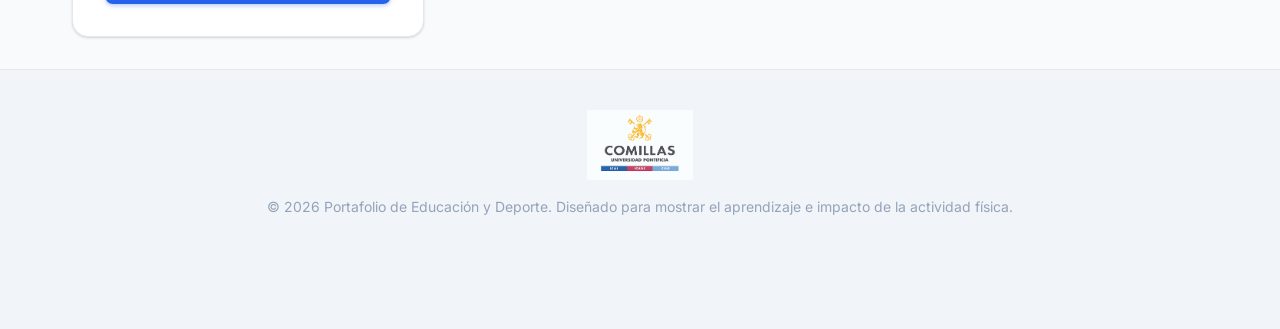
==== commit 8d7945ab: "imagen trabajo 3" ====
--- a/index.html
+++ b/index.html
@@ -45,7 +45,7 @@
             <!-- PRÁCTICA 3 -->
             <article class="card">
                 <div class="card-image-placeholder">
-                    <span>[FOTO RECOMENDADA: Alumnos realizando actividad física en un centro educativo, o una infografía estética de los ODS]</span>
+                    <img src="resources/trabajo-3.png" alt="Meta 4.X - Alfabetización Física 2030" class="card-img">
                 </div>
                 <div class="card-content">
                     <h2>Práctica 3: Meta 4.X - Alfabetización Física 2030</h2>
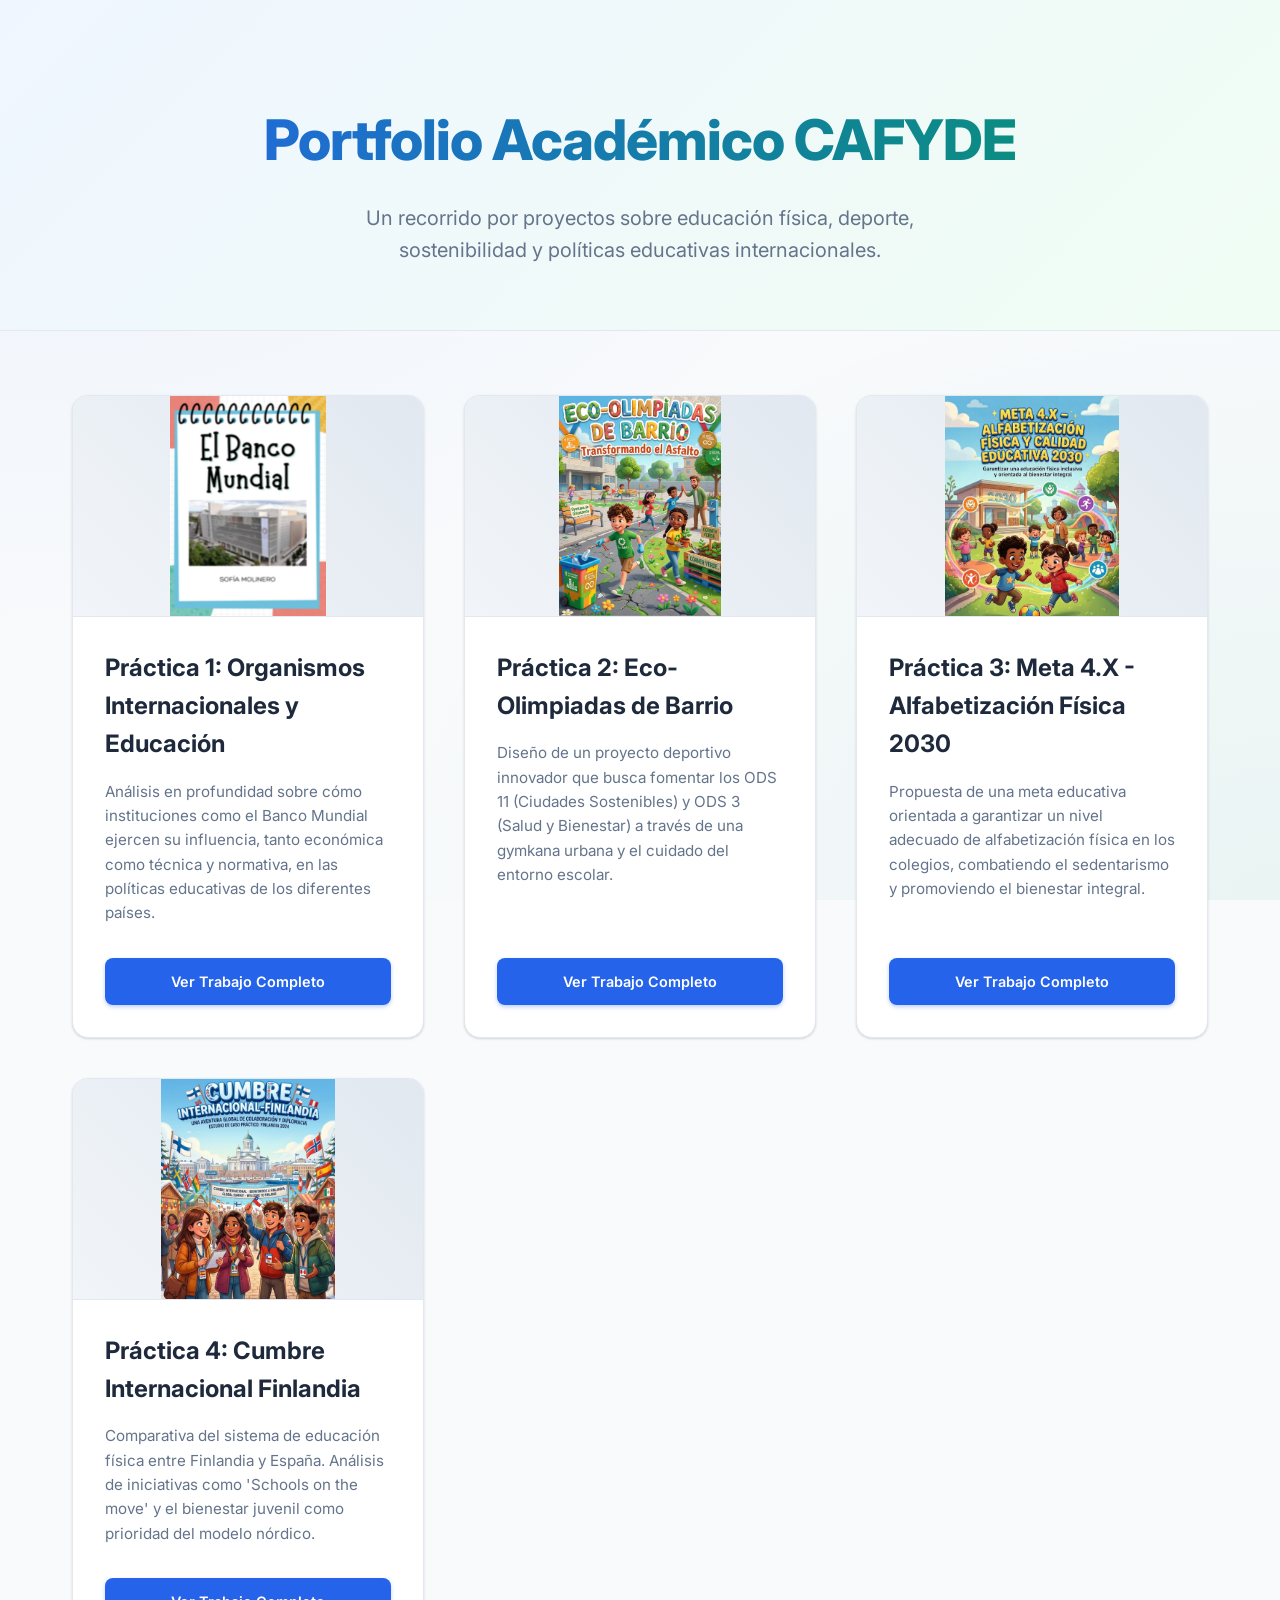
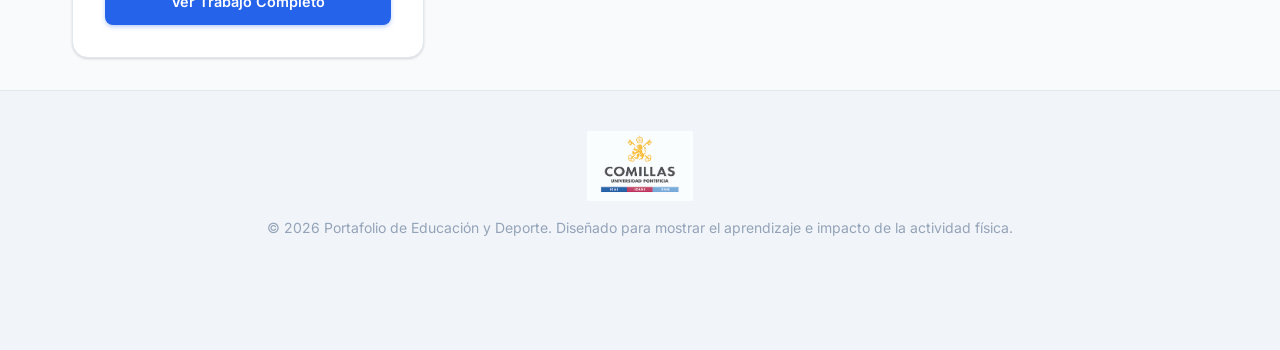
==== commit 73001212: "imagen practica 4" ====
--- a/index.html
+++ b/index.html
@@ -57,7 +57,7 @@
             <!-- PRÁCTICA 4 -->
             <article class="card">
                 <div class="card-image-placeholder">
-                    <span>[FOTO RECOMENDADA: Un colegio en Finlandia con estudiantes en movimiento, o una imagen conceptual sobre deporte inclusivo]</span>
+                    <img src="resources/trabajo-4.png" alt="Cumbre Internacional Finlandia" class="card-img">
                 </div>
                 <div class="card-content">
                     <h2>Práctica 4: Cumbre Internacional Finlandia</h2>
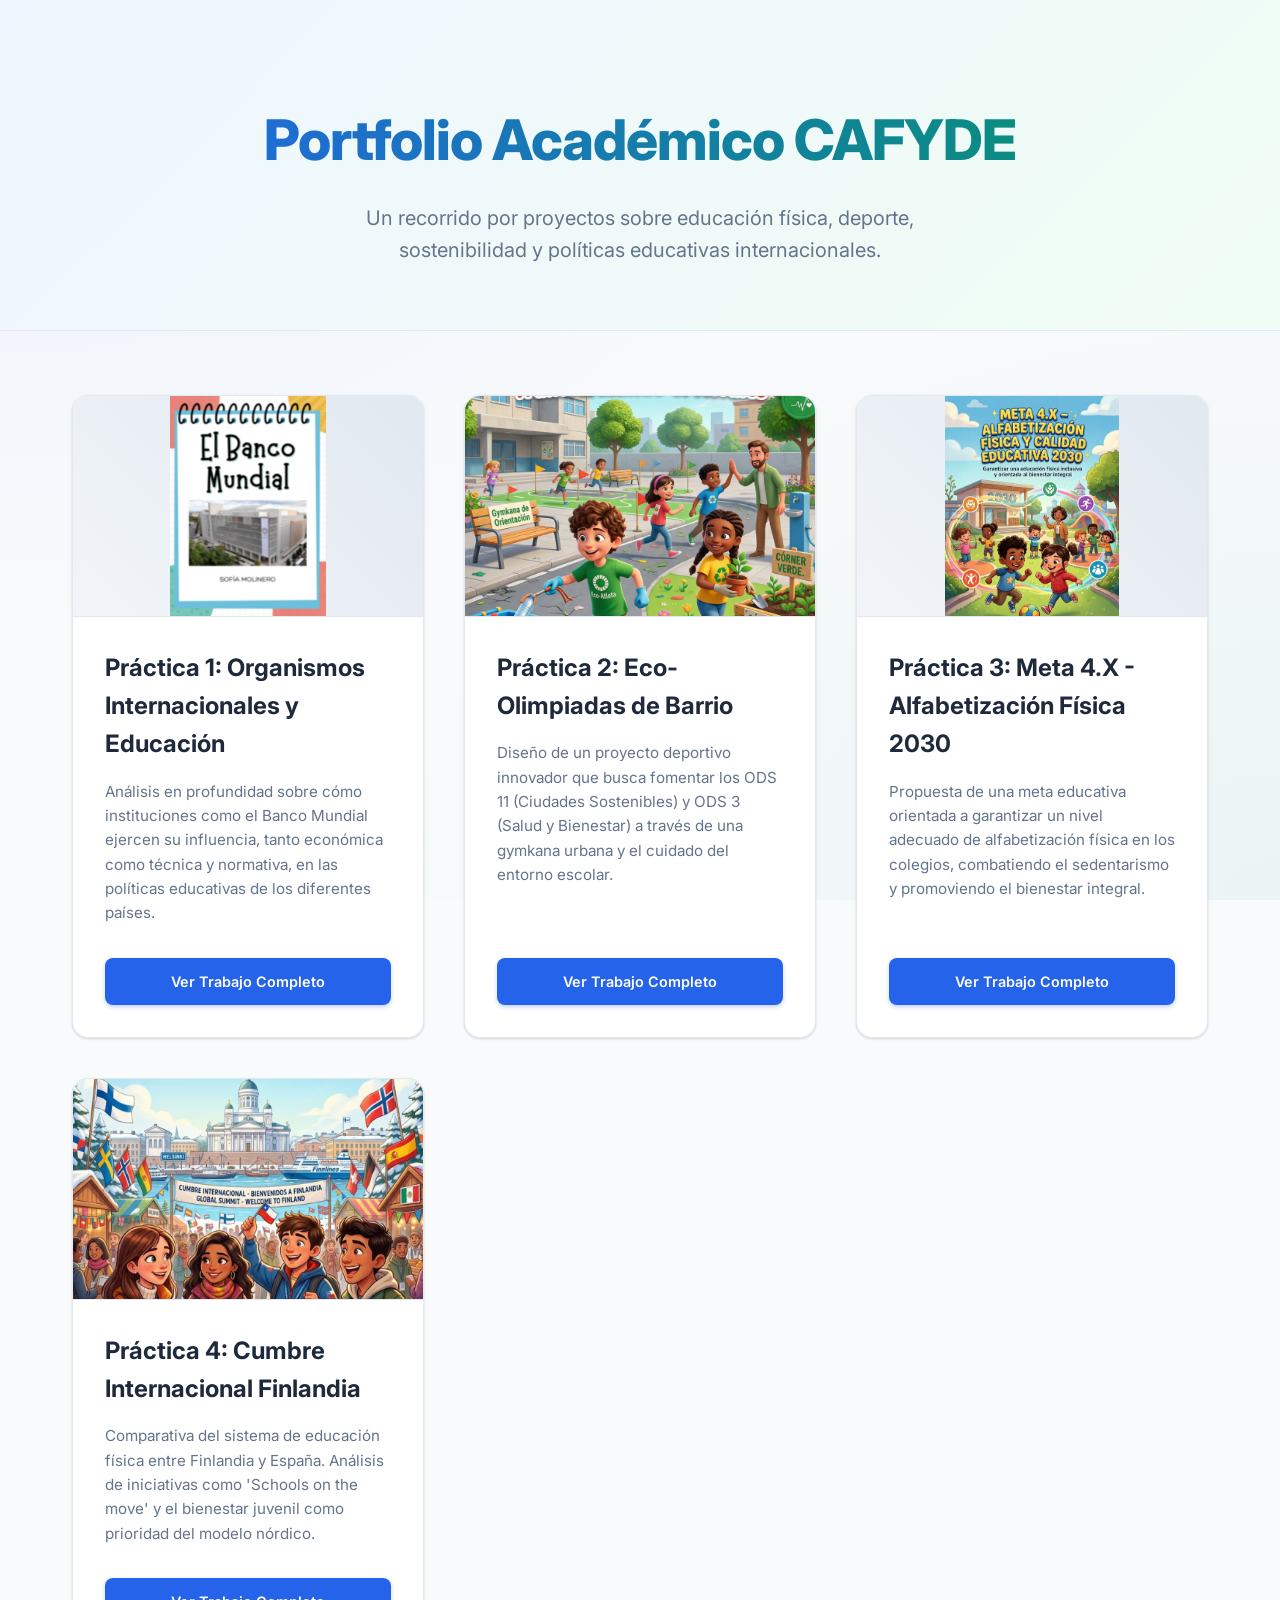
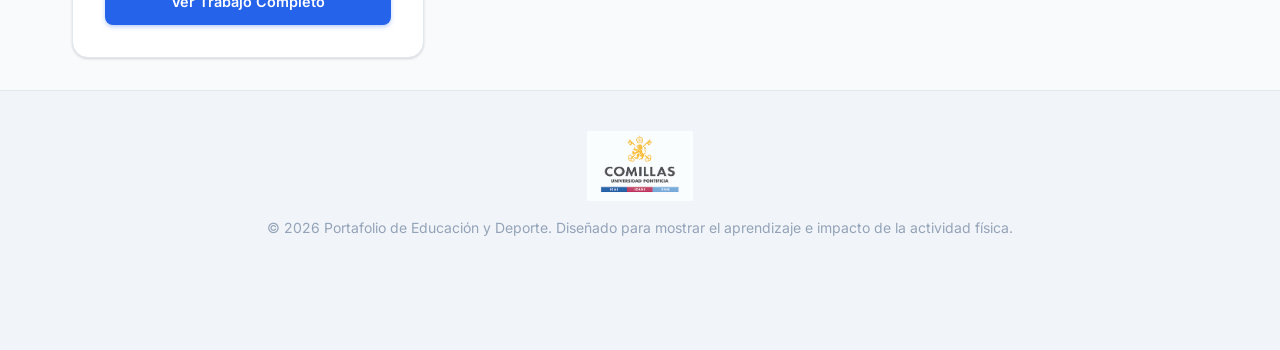
==== commit da48fde0: "imagenes de las practicas del index" ====
--- a/index.html
+++ b/index.html
@@ -21,7 +21,7 @@
             <!-- PRÁCTICA 1 -->
             <article class="card">
                 <div class="card-image-placeholder">
-                    <img src="resources/trabajo-1-edited.png" alt="Organismos Internacionales y Educación" class="card-img">
+                    <img src="resources/trabajo-1-edited.png" alt="Organismos Internacionales y Educación" class="card-img img-scale-down">
                 </div>
                 <div class="card-content">
                     <h2>Práctica 1: Organismos Internacionales y Educación</h2>
@@ -33,7 +33,7 @@
             <!-- PRÁCTICA 2 -->
             <article class="card">
                 <div class="card-image-placeholder">
-                    <img src="resources/trabajo-2.png" alt="Eco-Olimpiadas de Barrio" class="card-img">
+                    <img src="resources/trabajo-2.png" alt="Eco-Olimpiadas de Barrio" class="card-img img-cover">
                 </div>
                 <div class="card-content">
                     <h2>Práctica 2: Eco-Olimpiadas de Barrio</h2>
@@ -45,7 +45,7 @@
             <!-- PRÁCTICA 3 -->
             <article class="card">
                 <div class="card-image-placeholder">
-                    <img src="resources/trabajo-3.png" alt="Meta 4.X - Alfabetización Física 2030" class="card-img">
+                    <img src="resources/trabajo-3.png" alt="Meta 4.X - Alfabetización Física 2030" class="card-img img-scale-down">
                 </div>
                 <div class="card-content">
                     <h2>Práctica 3: Meta 4.X - Alfabetización Física 2030</h2>
@@ -57,7 +57,7 @@
             <!-- PRÁCTICA 4 -->
             <article class="card">
                 <div class="card-image-placeholder">
-                    <img src="resources/trabajo-4.png" alt="Cumbre Internacional Finlandia" class="card-img">
+                    <img src="resources/trabajo-4.png" alt="Cumbre Internacional Finlandia" class="card-img img-cover">
                 </div>
                 <div class="card-content">
                     <h2>Práctica 4: Cumbre Internacional Finlandia</h2>
--- a/style.css
+++ b/style.css
@@ -126,10 +126,17 @@
 .card-image-placeholder .card-img {
     width: 100%;
     height: 220px;
-    object-fit: scale-down;
     object-position: center;
     display: block;
     transition: transform 0.4s ease;
+}
+
+.card-image-placeholder .card-img.img-scale-down {
+    object-fit: scale-down;
+}
+
+.card-image-placeholder .card-img.img-cover {
+    object-fit: cover;
 }
 
 .card:hover .card-img {
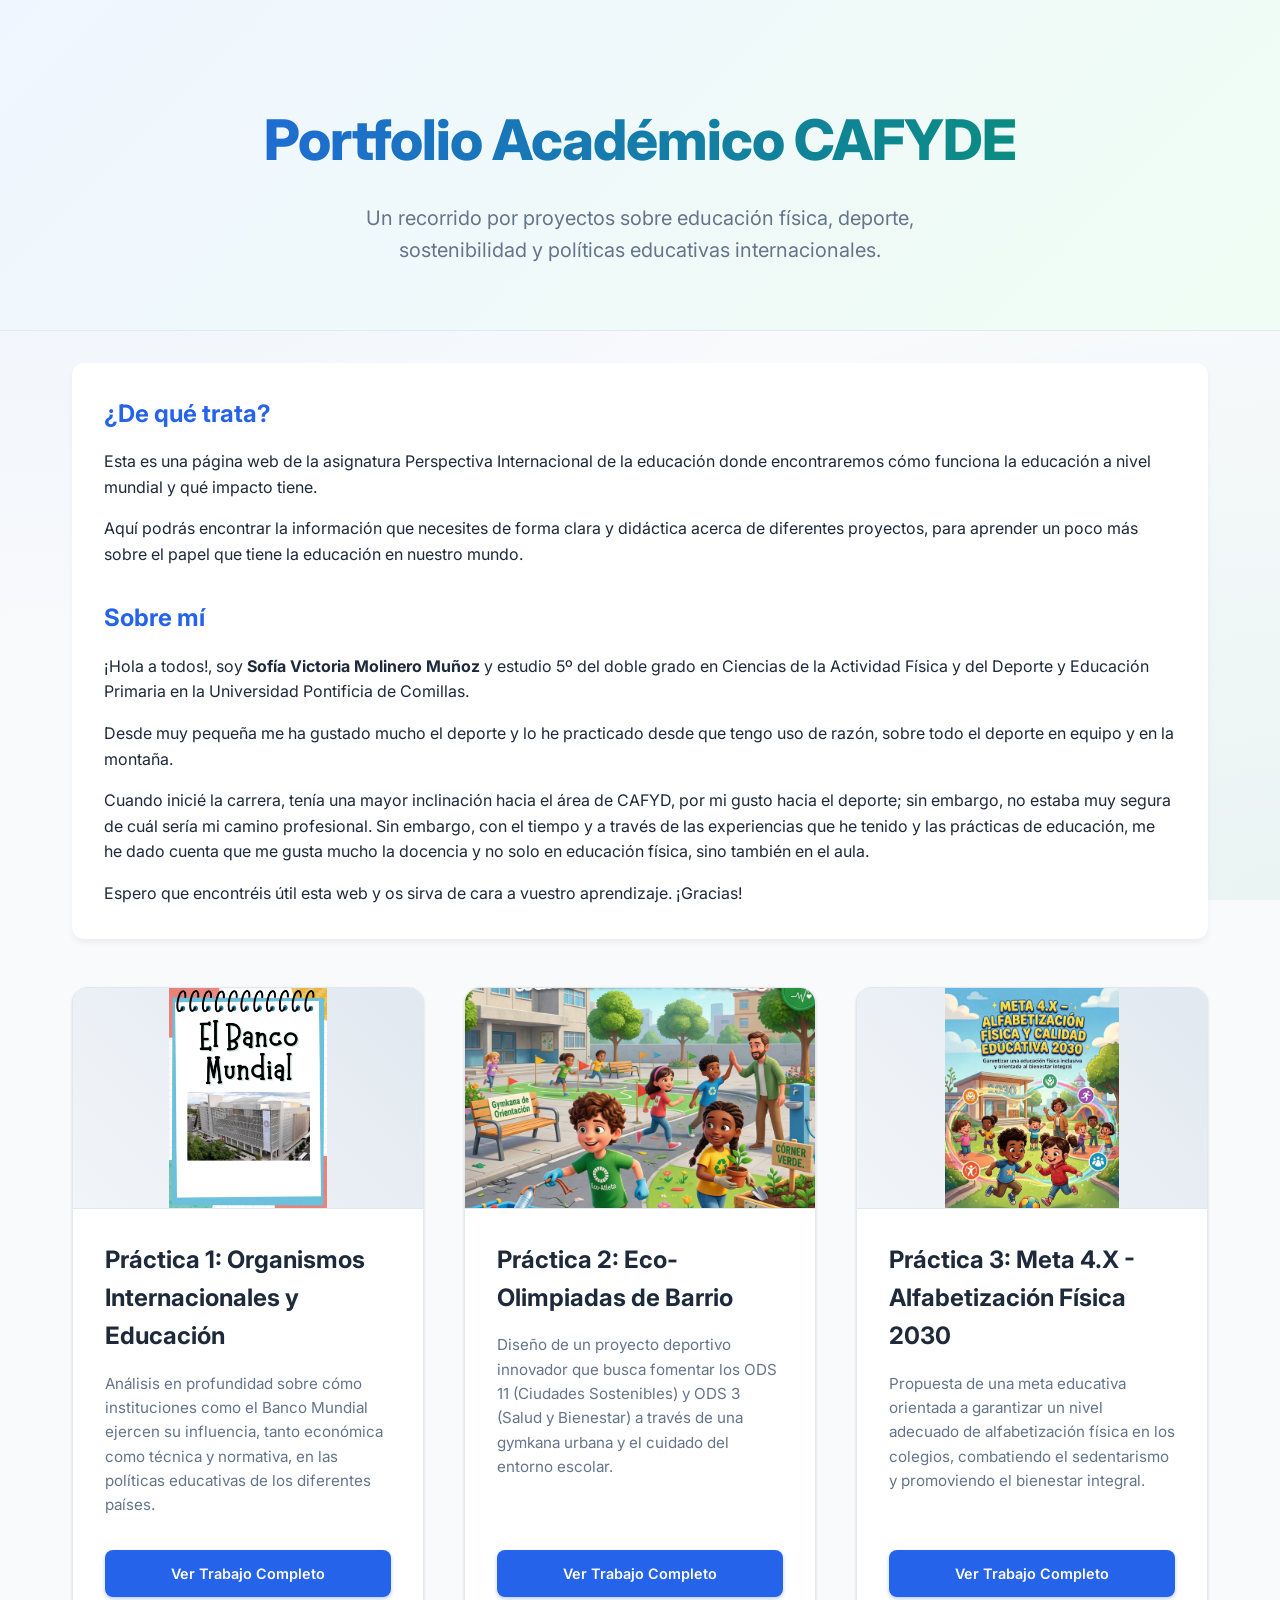
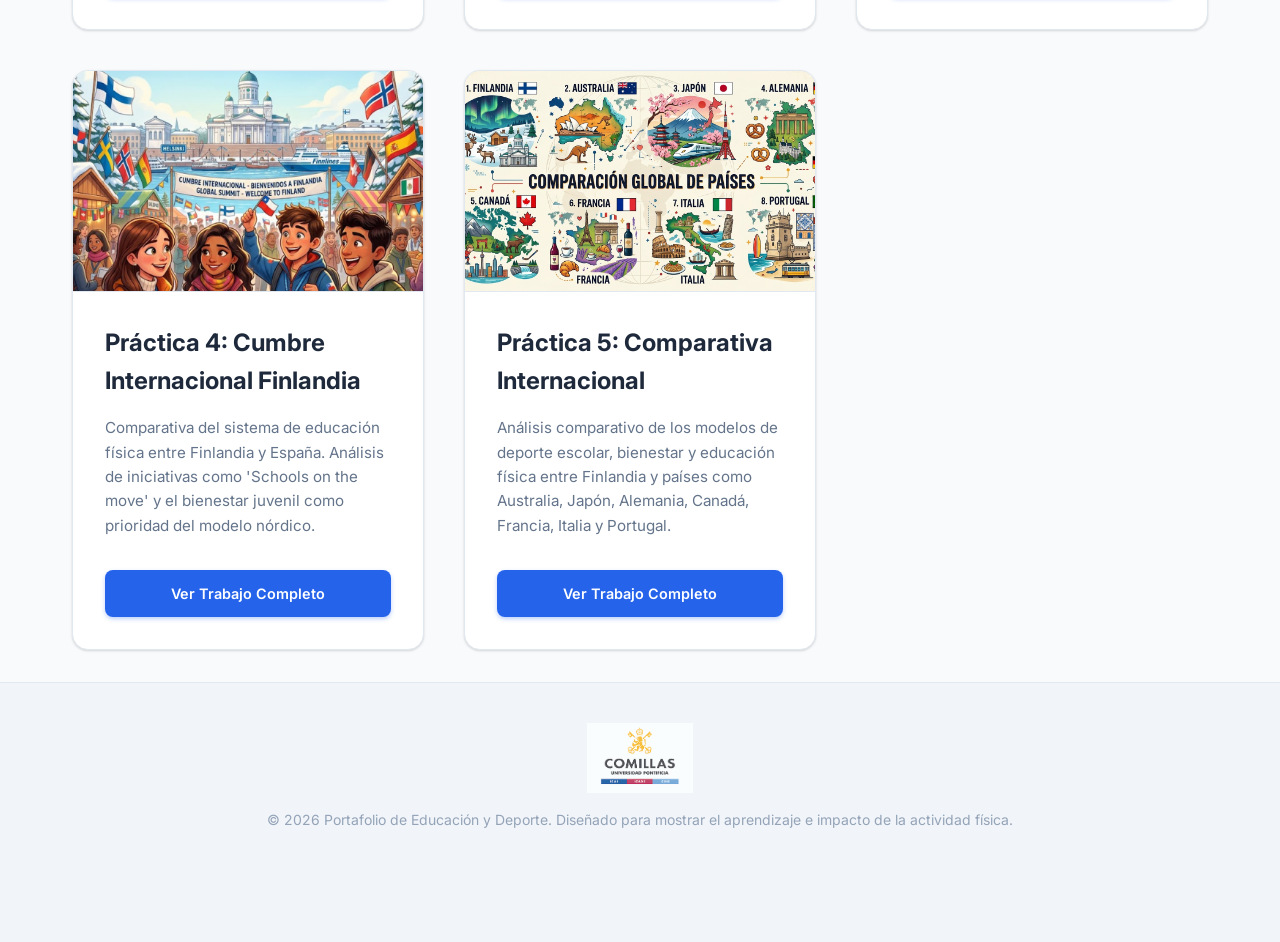
==== commit 408c6a79: "practica 5 e introduccion" ====
--- a/index.html
+++ b/index.html
@@ -16,6 +16,22 @@
     </header>
 
     <main class="container">
+        <section class="intro-section" style="background: white; border-radius: 12px; padding: 2rem; margin-bottom: 3rem; box-shadow: 0 4px 6px rgba(0,0,0,0.05); line-height: 1.6;">
+            <div style="margin-bottom: 2rem;">
+                <h2 style="color: var(--primary-color); margin-bottom: 1rem;">¿De qué trata?</h2>
+                <p>Esta es una página web de la asignatura Perspectiva Internacional de la educación donde encontraremos cómo funciona la educación a nivel mundial y qué impacto tiene.</p>
+                <p style="margin-top: 1rem;">Aquí podrás encontrar la información que necesites de forma clara y didáctica acerca de diferentes proyectos, para aprender un poco más sobre el papel que tiene la educación en nuestro mundo.</p>
+            </div>
+            
+            <div>
+                <h2 style="color: var(--primary-color); margin-bottom: 1rem;">Sobre mí</h2>
+                <p>¡Hola a todos!, soy <strong>Sofía Victoria Molinero Muñoz</strong> y estudio 5º del doble grado en Ciencias de la Actividad Física y del Deporte y Educación Primaria en la Universidad Pontificia de Comillas.</p>
+                <p style="margin-top: 1rem;">Desde muy pequeña me ha gustado mucho el deporte y lo he practicado desde que tengo uso de razón, sobre todo el deporte en equipo y en la montaña.</p>
+                <p style="margin-top: 1rem;">Cuando inicié la carrera, tenía una mayor inclinación hacia el área de CAFYD, por mi gusto hacia el deporte; sin embargo, no estaba muy segura de cuál sería mi camino profesional. Sin embargo, con el tiempo y a través de las experiencias que he tenido y las prácticas de educación, me he dado cuenta que me gusta mucho la docencia y no solo en educación física, sino también en el aula.</p>
+                <p style="margin-top: 1rem;">Espero que encontréis útil esta web y os sirva de cara a vuestro aprendizaje. ¡Gracias!</p>
+            </div>
+        </section>
+
         <section class="portfolio-grid">
             
             <!-- PRÁCTICA 1 -->
@@ -66,6 +82,18 @@
                 </div>
             </article>
 
+            <!-- PRÁCTICA 5 -->
+            <article class="card">
+                <div class="card-image-placeholder">
+                    <img src="resources/trabajo5.png" alt="Comparación Internacional" class="card-img img-cover">
+                </div>
+                <div class="card-content">
+                    <h2>Práctica 5: Comparativa Internacional</h2>
+                    <p class="summary">Análisis comparativo de los modelos de deporte escolar, bienestar y educación física entre Finlandia y países como Australia, Japón, Alemania, Canadá, Francia, Italia y Portugal.</p>
+                    <a href="practica5.html" class="btn">Ver Trabajo Completo</a>
+                </div>
+            </article>
+
         </section>
     </main>
 
--- a/style.css
+++ b/style.css
@@ -1,290 +1,301 @@
-:root {
-    --primary-color: #2563eb;
-    --primary-hover: #1d4ed8;
-    --bg-color: #f8fafc;
-    --card-bg: #ffffff;
-    --text-main: #1e293b;
-    --text-muted: #64748b;
-    --accent: #059669;
-    --border-color: #e2e8f0;
-    --shadow: 0 1px 3px rgba(0, 0, 0, 0.1), 0 1px 2px rgba(0, 0, 0, 0.06);
-    --shadow-hover: 0 20px 25px -5px rgba(0, 0, 0, 0.1), 0 10px 10px -5px rgba(0, 0, 0, 0.04);
-}
-
-* {
-    margin: 0;
-    padding: 0;
-    box-sizing: border-box;
-}
-
-body {
-    font-family: 'Inter', sans-serif;
-    background-color: var(--bg-color);
-    color: var(--text-main);
-    line-height: 1.6;
-    background-image:
-        radial-gradient(at 0% 0%, rgba(37, 99, 235, 0.06) 0px, transparent 50%),
-        radial-gradient(at 100% 100%, rgba(5, 150, 105, 0.06) 0px, transparent 50%);
-    background-attachment: fixed;
-    min-height: 100vh;
-    display: flex;
-    flex-direction: column;
-}
-
-.container {
-    max-width: 1200px;
-    margin: 0 auto;
-    padding: 2rem;
-    flex-grow: 1;
-}
-
-header.hero {
-    text-align: center;
-    padding: 6rem 2rem 4rem;
-    position: relative;
-    border-bottom: 1px solid var(--border-color);
-    background: linear-gradient(135deg, #eff6ff 0%, #f0fdf4 100%);
-}
-
-.hero h1 {
-    font-size: 3.5rem;
-    font-weight: 800;
-    margin-bottom: 1rem;
-    background: linear-gradient(to right, #2563eb, #059669);
-    -webkit-background-clip: text;
-    -webkit-text-fill-color: transparent;
-    letter-spacing: -1px;
-}
-
-.hero p {
-    font-size: 1.25rem;
-    color: var(--text-muted);
-    max-width: 600px;
-    margin: 0 auto;
-}
-
-.nav-bar {
-    padding: 1.5rem 0;
-    text-align: left;
-}
-
-.nav-bar a {
-    color: var(--text-muted);
-    text-decoration: none;
-    font-weight: 600;
-    transition: color 0.3s ease;
-    display: inline-flex;
-    align-items: center;
-    gap: 0.5rem;
-}
-
-.nav-bar a:hover {
-    color: var(--primary-color);
-}
-
-.portfolio-grid {
-    display: grid;
-    grid-template-columns: repeat(auto-fit, minmax(320px, 1fr));
-    gap: 2.5rem;
-    margin-top: 2rem;
-}
-
-.card {
-    background: var(--card-bg);
-    border-radius: 16px;
-    overflow: hidden;
-    border: 1px solid var(--border-color);
-    box-shadow: var(--shadow);
-    transition: transform 0.3s ease, box-shadow 0.3s ease;
-    display: flex;
-    flex-direction: column;
-}
-
-.card:hover {
-    transform: translateY(-5px);
-    box-shadow: var(--shadow-hover);
-    border-color: #bfdbfe;
-}
-
-.card-image-placeholder,
-.page-image-placeholder {
-    background: linear-gradient(45deg, #f1f5f9, #e2e8f0);
-    display: flex;
-    align-items: center;
-    justify-content: center;
-    padding: 3rem;
-    text-align: center;
-    border-bottom: 1px solid var(--border-color);
-}
-
-.card-image-placeholder {
-    min-height: 200px;
-    padding: 0;
-    overflow: hidden;
-}
-
-.card-image-placeholder .card-img {
-    width: 100%;
-    height: 220px;
-    object-position: center;
-    display: block;
-    transition: transform 0.4s ease;
-}
-
-.card-image-placeholder .card-img.img-scale-down {
-    object-fit: scale-down;
-}
-
-.card-image-placeholder .card-img.img-cover {
-    object-fit: cover;
-}
-
-.card:hover .card-img {
-    transform: scale(1.04);
-}
-
-.page-image-placeholder {
-    min-height: 420px;
-    border-radius: 16px;
-    margin-bottom: 3rem;
-    border: 1px solid var(--border-color);
-    padding: 0;
-    overflow: hidden;
-}
-
-.page-image-placeholder .page-img {
-    width: 100%;
-    height: 420px;
-    object-fit: cover;
-    object-position: center top;
-    display: block;
-    border-radius: 16px;
-}
-
-.card-image-placeholder span,
-.page-image-placeholder span {
-    font-size: 0.85rem;
-    color: #94a3b8;
-    font-weight: 500;
-    letter-spacing: 0.5px;
-    padding: 3rem;
-}
-
-.card-content {
-    padding: 2rem;
-    flex-grow: 1;
-    display: flex;
-    flex-direction: column;
-}
-
-.card-content h2 {
-    font-size: 1.5rem;
-    margin-bottom: 1rem;
-    color: var(--text-main);
-}
-
-.card-content p.summary {
-    color: var(--text-muted);
-    margin-bottom: 2rem;
-    font-size: 0.95rem;
-    flex-grow: 1;
-}
-
-.btn {
-    display: inline-block;
-    padding: 0.75rem 1.5rem;
-    background-color: var(--primary-color);
-    color: white;
-    text-decoration: none;
-    border-radius: 8px;
-    font-weight: 600;
-    font-size: 0.9rem;
-    text-align: center;
-    transition: background-color 0.3s ease, box-shadow 0.3s ease;
-    box-shadow: 0 2px 4px rgba(37, 99, 235, 0.3);
-}
-
-.btn:hover {
-    background-color: var(--primary-hover);
-    box-shadow: 0 4px 12px rgba(37, 99, 235, 0.4);
-}
-
-footer {
-    text-align: center;
-    padding: 3rem;
-    color: var(--text-muted);
-    font-size: 0.875rem;
-    border-top: 1px solid var(--border-color);
-    background-color: #f1f5f9;
-    margin-top: auto;
-}
-
-/* Page details styling */
-.page-header {
-    margin-bottom: 3rem;
-}
-
-.page-header h1 {
-    font-size: 2.5rem;
-    margin-bottom: 1rem;
-    color: var(--text-main);
-}
-
-.page-header .subtitle {
-    font-size: 1.1rem;
-    color: var(--accent);
-    font-weight: 600;
-}
-
-.content-section {
-    background: var(--card-bg);
-    padding: 2.5rem;
-    border-radius: 16px;
-    border: 1px solid var(--border-color);
-    box-shadow: var(--shadow);
-    margin-bottom: 3rem;
-}
-
-.content-section h3 {
-    font-size: 1.5rem;
-    margin-bottom: 1.5rem;
-    color: var(--primary-color);
-    border-bottom: 1px solid var(--border-color);
-    padding-bottom: 0.5rem;
-}
-
-.content-section h4 {
-    font-size: 1.2rem;
-    margin: 1.5rem 0 0.5rem 0;
-    color: var(--text-main);
-}
-
-.content-section p,
-.content-section li {
-    color: var(--text-muted);
-    margin-bottom: 1rem;
-    font-size: 1.05rem;
-}
-
-.content-section ul {
-    margin-left: 1.5rem;
-    margin-bottom: 1.5rem;
-}
-
-.content-section li {
-    margin-bottom: 0.5rem;
-}
-
-.highlight-box {
-    background: #f0fdf4;
-    border-left: 4px solid var(--accent);
-    padding: 1.5rem;
-    border-radius: 0 8px 8px 0;
-    margin: 2rem 0;
-}
-
-.highlight-box p {
-    color: #1e293b;
-    margin-bottom: 0;
-    font-weight: 500;
+:root {
+    --primary-color: #2563eb;
+    --primary-hover: #1d4ed8;
+    --bg-color: #f8fafc;
+    --card-bg: #ffffff;
+    --text-main: #1e293b;
+    --text-muted: #64748b;
+    --accent: #059669;
+    --border-color: #e2e8f0;
+    --shadow: 0 1px 3px rgba(0, 0, 0, 0.1), 0 1px 2px rgba(0, 0, 0, 0.06);
+    --shadow-hover: 0 20px 25px -5px rgba(0, 0, 0, 0.1), 0 10px 10px -5px rgba(0, 0, 0, 0.04);
+}
+
+* {
+    margin: 0;
+    padding: 0;
+    box-sizing: border-box;
+}
+
+body {
+    font-family: 'Inter', sans-serif;
+    background-color: var(--bg-color);
+    color: var(--text-main);
+    line-height: 1.6;
+    background-image:
+        radial-gradient(at 0% 0%, rgba(37, 99, 235, 0.06) 0px, transparent 50%),
+        radial-gradient(at 100% 100%, rgba(5, 150, 105, 0.06) 0px, transparent 50%);
+    background-attachment: fixed;
+    min-height: 100vh;
+    display: flex;
+    flex-direction: column;
+}
+
+.container {
+    max-width: 1200px;
+    margin: 0 auto;
+    padding: 2rem;
+    flex-grow: 1;
+}
+
+header.hero {
+    text-align: center;
+    padding: 6rem 2rem 4rem;
+    position: relative;
+    border-bottom: 1px solid var(--border-color);
+    background: linear-gradient(135deg, #eff6ff 0%, #f0fdf4 100%);
+}
+
+.hero h1 {
+    font-size: 3.5rem;
+    font-weight: 800;
+    margin-bottom: 1rem;
+    background: linear-gradient(to right, #2563eb, #059669);
+    -webkit-background-clip: text;
+    -webkit-text-fill-color: transparent;
+    letter-spacing: -1px;
+}
+
+.hero p {
+    font-size: 1.25rem;
+    color: var(--text-muted);
+    max-width: 600px;
+    margin: 0 auto;
+}
+
+.nav-bar {
+    padding: 1.5rem 0;
+    text-align: left;
+}
+
+.nav-bar a {
+    color: var(--text-muted);
+    text-decoration: none;
+    font-weight: 600;
+    transition: color 0.3s ease;
+    display: inline-flex;
+    align-items: center;
+    gap: 0.5rem;
+}
+
+.nav-bar a:hover {
+    color: var(--primary-color);
+}
+
+.portfolio-grid {
+    display: grid;
+    grid-template-columns: repeat(auto-fit, minmax(320px, 1fr));
+    gap: 2.5rem;
+    margin-top: 2rem;
+}
+
+.card {
+    background: var(--card-bg);
+    border-radius: 16px;
+    overflow: hidden;
+    border: 1px solid var(--border-color);
+    box-shadow: var(--shadow);
+    transition: transform 0.3s ease, box-shadow 0.3s ease;
+    display: flex;
+    flex-direction: column;
+}
+
+.card:hover {
+    transform: translateY(-5px);
+    box-shadow: var(--shadow-hover);
+    border-color: #bfdbfe;
+}
+
+.card-image-placeholder,
+.page-image-placeholder {
+    background: linear-gradient(45deg, #f1f5f9, #e2e8f0);
+    display: flex;
+    align-items: center;
+    justify-content: center;
+    padding: 3rem;
+    text-align: center;
+    border-bottom: 1px solid var(--border-color);
+}
+
+.card-image-placeholder {
+    min-height: 200px;
+    padding: 0;
+    overflow: hidden;
+}
+
+.card-image-placeholder .card-img {
+    width: 100%;
+    height: 220px;
+    object-position: center;
+    display: block;
+    transition: transform 0.4s ease;
+}
+
+.card-image-placeholder .card-img.img-scale-down {
+    object-fit: scale-down;
+}
+
+.card-image-placeholder .card-img.img-cover {
+    object-fit: cover;
+}
+
+.card:hover .card-img {
+    transform: scale(1.04);
+}
+
+.page-image-placeholder {
+    min-height: 420px;
+    border-radius: 16px;
+    margin-bottom: 3rem;
+    border: 1px solid var(--border-color);
+    padding: 0;
+    overflow: hidden;
+}
+
+.page-image-placeholder .page-img {
+    width: 100%;
+    height: 420px;
+    object-position: center top;
+    display: block;
+    border-radius: 16px;
+}
+
+.page-img-fill {
+    object-fit: fill;
+}
+
+.page-img-cover {
+    object-fit: cover;
+}
+
+.page-img-scale-down {
+    object-fit: scale-down;
+}
+
+.card-image-placeholder span,
+.page-image-placeholder span {
+    font-size: 0.85rem;
+    color: #94a3b8;
+    font-weight: 500;
+    letter-spacing: 0.5px;
+    padding: 3rem;
+}
+
+.card-content {
+    padding: 2rem;
+    flex-grow: 1;
+    display: flex;
+    flex-direction: column;
+}
+
+.card-content h2 {
+    font-size: 1.5rem;
+    margin-bottom: 1rem;
+    color: var(--text-main);
+}
+
+.card-content p.summary {
+    color: var(--text-muted);
+    margin-bottom: 2rem;
+    font-size: 0.95rem;
+    flex-grow: 1;
+}
+
+.btn {
+    display: inline-block;
+    padding: 0.75rem 1.5rem;
+    background-color: var(--primary-color);
+    color: white;
+    text-decoration: none;
+    border-radius: 8px;
+    font-weight: 600;
+    font-size: 0.9rem;
+    text-align: center;
+    transition: background-color 0.3s ease, box-shadow 0.3s ease;
+    box-shadow: 0 2px 4px rgba(37, 99, 235, 0.3);
+}
+
+.btn:hover {
+    background-color: var(--primary-hover);
+    box-shadow: 0 4px 12px rgba(37, 99, 235, 0.4);
+}
+
+footer {
+    text-align: center;
+    padding: 3rem;
+    color: var(--text-muted);
+    font-size: 0.875rem;
+    border-top: 1px solid var(--border-color);
+    background-color: #f1f5f9;
+    margin-top: auto;
+}
+
+/* Page details styling */
+.page-header {
+    margin-bottom: 3rem;
+}
+
+.page-header h1 {
+    font-size: 2.5rem;
+    margin-bottom: 1rem;
+    color: var(--text-main);
+}
+
+.page-header .subtitle {
+    font-size: 1.1rem;
+    color: var(--accent);
+    font-weight: 600;
+}
+
+.content-section {
+    background: var(--card-bg);
+    padding: 2.5rem;
+    border-radius: 16px;
+    border: 1px solid var(--border-color);
+    box-shadow: var(--shadow);
+    margin-bottom: 3rem;
+}
+
+.content-section h3 {
+    font-size: 1.5rem;
+    margin-bottom: 1.5rem;
+    color: var(--primary-color);
+    border-bottom: 1px solid var(--border-color);
+    padding-bottom: 0.5rem;
+}
+
+.content-section h4 {
+    font-size: 1.2rem;
+    margin: 1.5rem 0 0.5rem 0;
+    color: var(--text-main);
+}
+
+.content-section p,
+.content-section li {
+    color: var(--text-muted);
+    margin-bottom: 1rem;
+    font-size: 1.05rem;
+}
+
+.content-section ul {
+    margin-left: 1.5rem;
+    margin-bottom: 1.5rem;
+}
+
+.content-section li {
+    margin-bottom: 0.5rem;
+}
+
+.highlight-box {
+    background: #f0fdf4;
+    border-left: 4px solid var(--accent);
+    padding: 1.5rem;
+    border-radius: 0 8px 8px 0;
+    margin: 2rem 0;
+}
+
+.highlight-box p {
+    color: #1e293b;
+    margin-bottom: 0;
+    font-weight: 500;
 }
